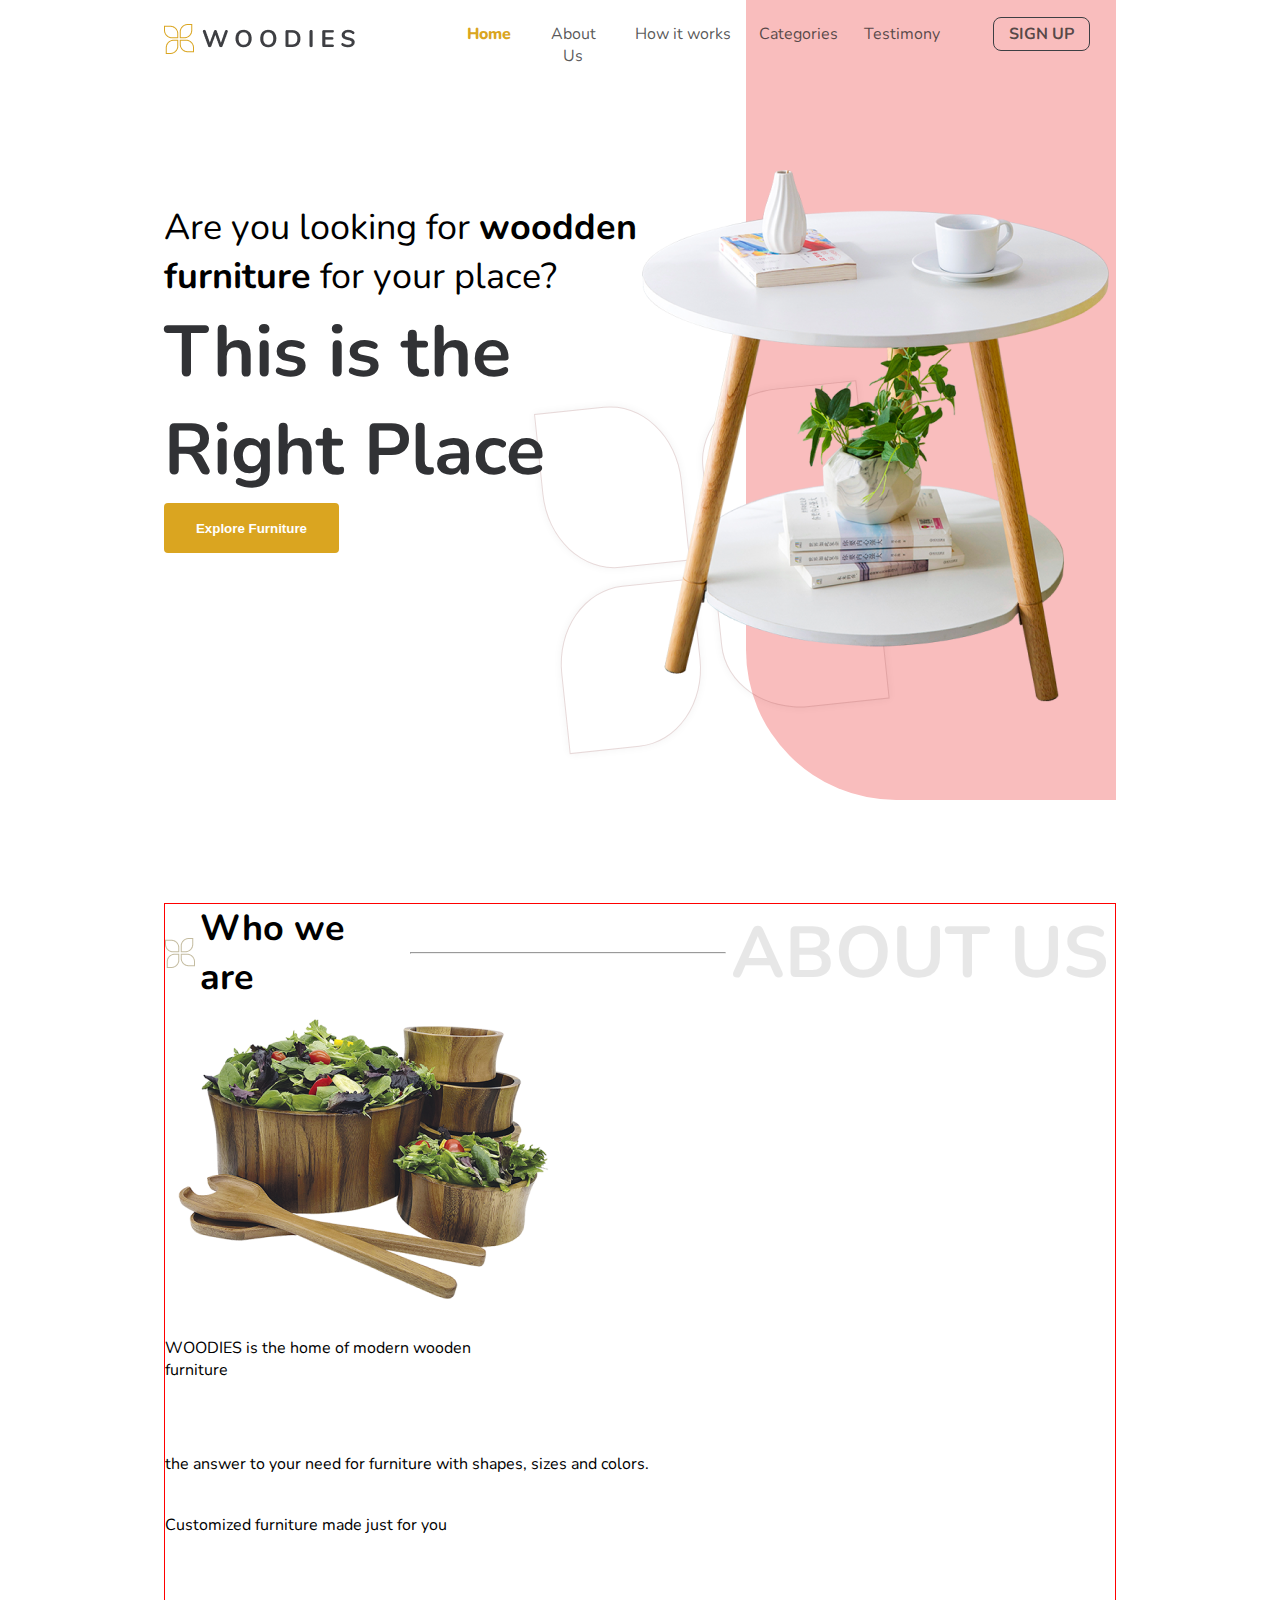
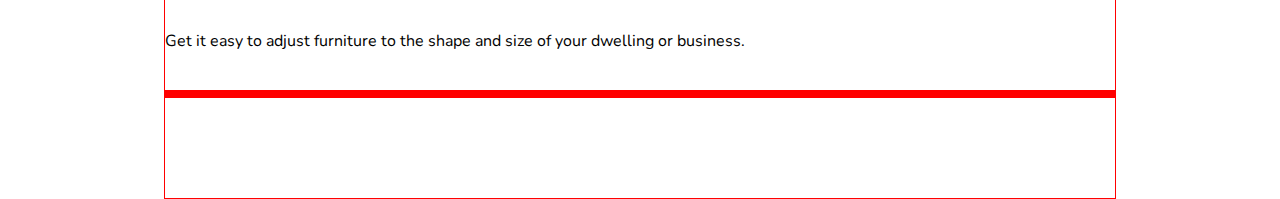
==== index.html @ 7dbef30b "first commit" ====
<!DOCTYPE html>
<html lang="en">
<head>
    <meta charset="UTF-8">
    <meta name="viewport" content="width=device-width, initial-scale=1.0">
    <title>Document</title>
    <link rel="preconnect" href="https://fonts.gstatic.com">
    <link href="https://fonts.googleapis.com/css2?family=Nunito&display=swap" rel="stylesheet">
    <link rel="stylesheet" href="assets/css/main.css">
</head>
<body>
    <div id="page-background"></div>
    <header>
        <img src="assets/img/logo.png">
        <nav>
            <ul>
                <li><a href="" class="active">Home</a></li>
                <li><a href="">About Us</a></li>
                <li><a href="">How it works</a></li>
                <li><a href="">Categories</a></li>
                <li><a href="">Testimony</a></li>
                <li><a href="" class="sign-up">sign up</a></li>
            </ul>
        </nav>
    </header>
    <section id="main">
        <div>
            <p>Are you looking for <strong>woodden furniture</strong> for your place?</p>
            <h1>This is the Right Place</h1>
            <button>Explore Furniture</button>
        </div>

        <div class="main-section-flower">
            <div class="left-top-radius-and-size shadow-and-color"></div>
            <div class="right-top-radius-and-size shadow-and-color"></div>
            <div class="left-bottom-radius-and-size shadow-and-color"></div>
            <div class="right-bottom-radius-and-size shadow-and-color"></div>
        </div>

        <img src="assets/img/table.png" alt="">
    </section>
    <section id="about">
        <div class="section-title">
            <img src="assets/img/flower_small.png" alt="">
            <div>Who we are</div>
            <div>
                <hr>
            </div>
            <h2>ABOUT US</h2>
        </div>
        <article>
            <img src="assets/img/bowl.png" alt="">
            <div class="rectangle"></div>  
            <header>WOODIES is the home of modern wooden furniture</header>
            <p>the answer to your need for furniture with shapes, sizes and colors. </p>
        </article>
        <article>
            <header>Customized furniture made just for you</header>
            <p>Get it easy to adjust furniture to the shape and size of your dwelling or business.</p>
            <img src="assets/img/Script-Online-Ado-Beech-Steel-Spoon-Set-Of-3-52151704SD00001-PDP-Gallery-D-01 1.png" alt="">
        </article>
    </section>
    <section id="how-it-works"></section>
    <section id="categories"></section>
    <section id="testimony"></section>
    <footer></footer>
</body>
</html>
---- assets/css/main.css ----
body{
    margin: 0 auto;
    width: 952px;
    padding: 0;
    position: relative;
    font-family: Nunito;
}
h2{
    margin: 0;
}

#page-background{
    background-color: #F9BDBD;
    width: 370px;
    height: 800px;
    position: absolute;
    top: 0;
    right: 0;
    border-bottom-left-radius: 150px;
    z-index: -1;
}


header{
    padding-top: 23px;
    /* border: 1px solid red; */
    height: 100px;
    display: grid;
    grid-template-columns: 1fr 2fr;
}

header nav ul{
    list-style: none;
    padding: 0;
    margin: 0;
    display: grid;
    grid-template-columns: 45px 68px 96px 77px 74px 150px;
    column-gap: 28px;
}

header nav ul li{
    text-align: center;
}

header nav ul li a{
    font-family: Nunito;
    font-style: normal;
    font-weight: normal;
    font-size: 16px;
    line-height: 22px;
    color: rgba(34, 34, 34, 0.75);
    text-decoration: none;
}

header nav ul li a.active{
    font-weight: 800;
    color: #DAA520;
}

header nav ul li a.sign-up{
    text-transform: uppercase;
    font-weight: bold;
    border: 1px solid #3E3F43;
    border-radius: 8px;
    padding: 5px 15px;
}

section{
    border: 1px solid red;
}

section#main{
    display: grid;
    grid-template-columns: repeat(2, 1fr);
    padding-top: 5em;
    border: none;
    min-height: 700px;
}

section#main div{
    display: grid;
    grid-template-rows: 100px 200px 40px;
}

section#main div p{
    font-size: 36px;
    width: 504px;
    margin: 0;
}

section#main div h1{
    font-size: 72px;
    font-weight: bold;
    color: #313235;
    margin: 0;
}

section#main div button{
    background-color: #DAA520;
    border-radius: 4px;
    border: none;
    color: white;
    font-weight: bold;
    width: 175px;
    height: 50px;
}

section#main div button:focus{
    outline: none;
}

section#main div button:hover{
    opacity: 0.7;
}


section#main div.main-section-flower{
    height: 400px;
    height: 400px;
    position: absolute;
    top: 22%;
    right: 25%;
    transform: rotate(-6deg);
    z-index: -1;
    display: grid;
    grid-template-columns: repeat(2, 1fr);
    grid-template-rows: repeat(2, 180px);
}

.shadow-and-color{
    border: 1px solid rgba(137, 66, 66, 0.2);
    box-sizing: border-box;
    box-shadow: 0px 0px 8px rgba(0, 0, 0, 0.05);
}

.left-top-radius-and-size{
    border-top-right-radius: 50%;
    border-bottom-left-radius: 50%;
    height: 162px;
    width: 140px;
}

.right-top-radius-and-size{
    border-top-left-radius: 50%;
    border-bottom-right-radius: 50%;
    height: 140px;
    width: 162px;
}

.left-bottom-radius-and-size{
    border-top-left-radius: 50%;
    border-bottom-right-radius: 50%;
    height: 162px;
    width: 140px;
}

.right-bottom-radius-and-size{
    border-bottom-left-radius: 50%;
    border-top-right-radius: 50%;
    height: 140px;
    width: 162px;
}


section#main img{
    margin-left: -80px;
    margin-top: -50px;
}

section#about .section-title{
    display: grid;
    align-items: center;
    column-gap: 5px;
    grid-template-columns: 30px 205px 316px 379px;
}

section#about .section-title div:nth-child(2){
    font-size: 36px;
    font-weight: bold;
}

section#about .section-title h2{
    font-size: 72px;
    color: #222222;
    opacity: 0.1;
    font-weight: bolder;
    font-family: Nunito;
}

footer{
    border: 1px solid red;
    height: 100px;
}
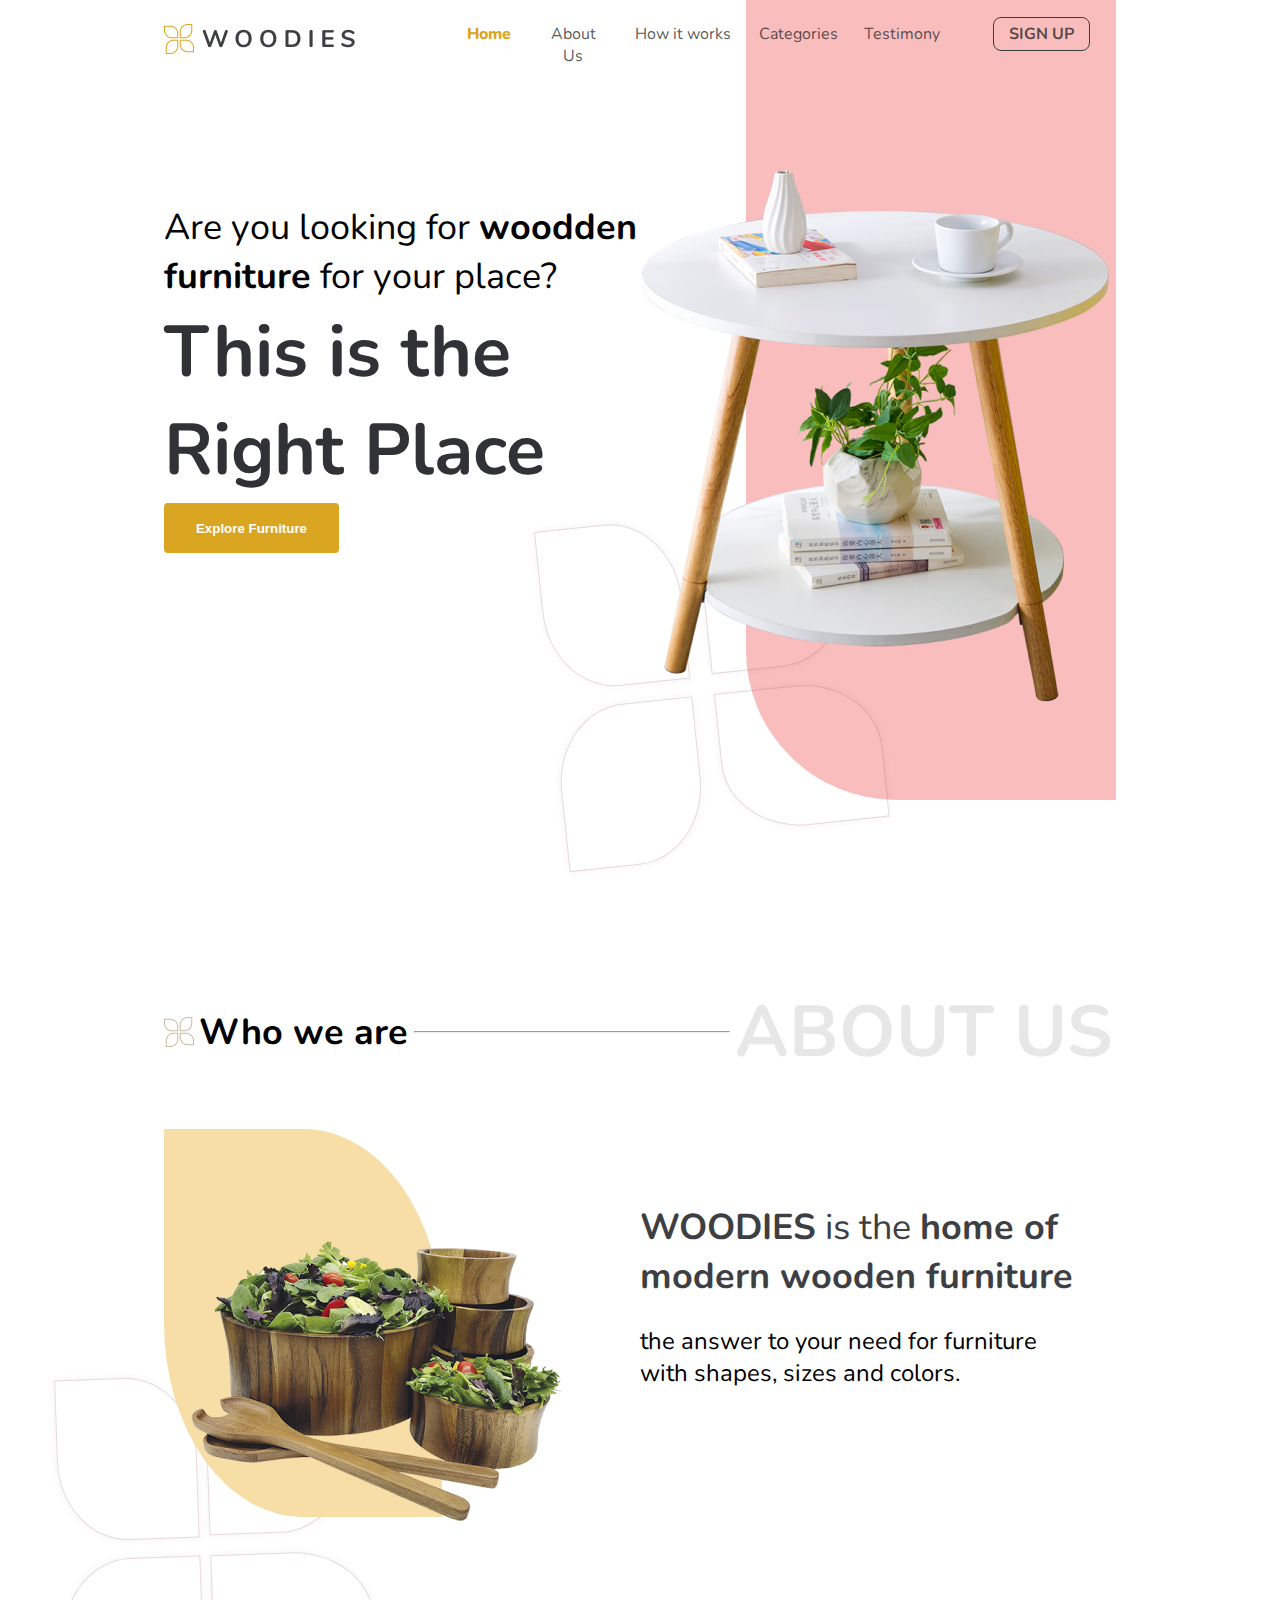
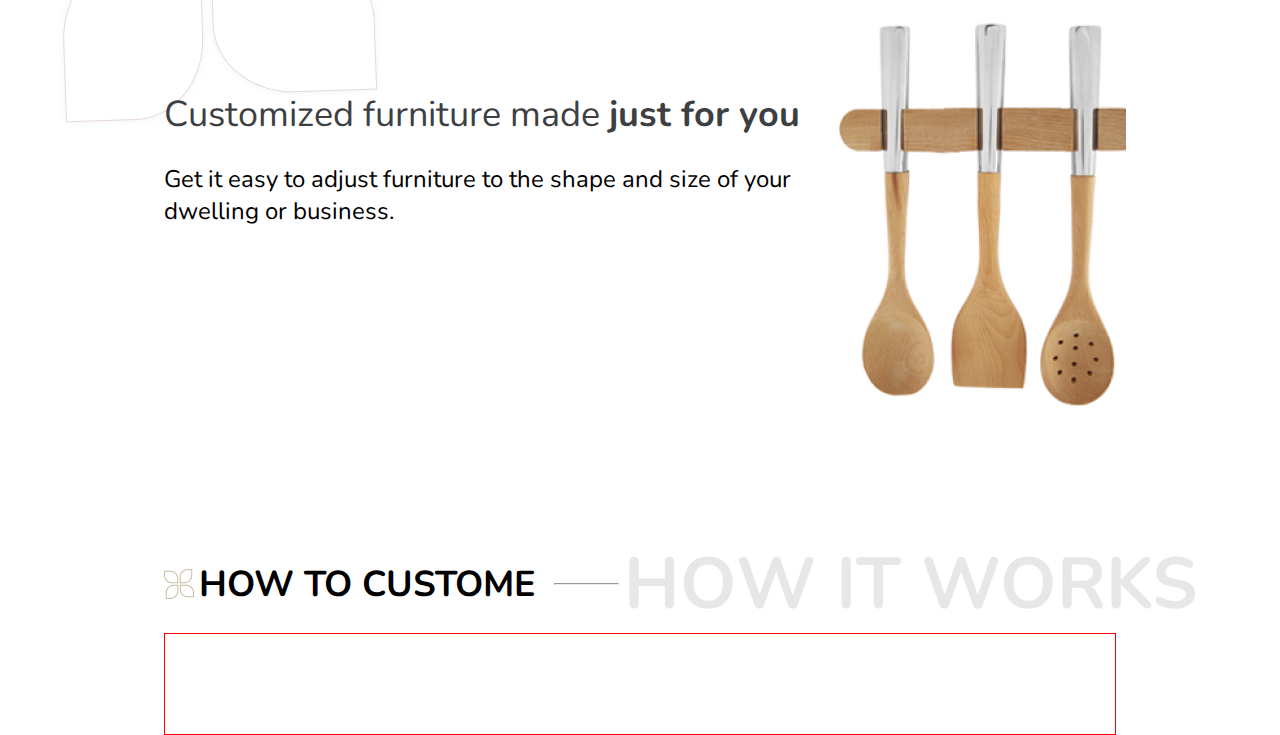
==== commit 55f8c90a: "section 2 - 40:00min" ====
--- a/index.html
+++ b/index.html
@@ -36,31 +36,57 @@
             <div class="left-bottom-radius-and-size shadow-and-color"></div>
             <div class="right-bottom-radius-and-size shadow-and-color"></div>
         </div>
-
         <img src="assets/img/table.png" alt="">
     </section>
+
     <section id="about">
         <div class="section-title">
             <img src="assets/img/flower_small.png" alt="">
-            <div>Who we are</div>
+            <div class="f-size-weight">Who we are</div>
             <div>
                 <hr>
             </div>
-            <h2>ABOUT US</h2>
+            <h2 class="h2-style">ABOUT US</h2>
         </div>
-        <article>
-            <img src="assets/img/bowl.png" alt="">
-            <div class="rectangle"></div>  
-            <header>WOODIES is the home of modern wooden furniture</header>
-            <p>the answer to your need for furniture with shapes, sizes and colors. </p>
+
+        <article id="first-article">
+            <div class="rectangle-bowl">
+                <div class="rectangle"></div>  
+                <img src="assets/img/bowl.png" alt="">
+            </div>
+            <div class="about-section-info">
+            <h2><strong>WOODIES</strong> is the <strong>home of modern wooden furniture</strong></h2>
+            <p>the answer to your need for furniture<br>with shapes, sizes and colors. </p>
+            </div>
         </article>
-        <article>
-            <header>Customized furniture made just for you</header>
-            <p>Get it easy to adjust furniture to the shape and size of your dwelling or business.</p>
-            <img src="assets/img/Script-Online-Ado-Beech-Steel-Spoon-Set-Of-3-52151704SD00001-PDP-Gallery-D-01 1.png" alt="">
+
+        <article id="second-article">
+            <div class="about-section-info">
+                <h2>Customized furniture made <strong>just for you</strong></h2>
+                <p>Get it easy to adjust furniture to the shape and size of   your dwelling or business.</p>
+            </div>
+            <img src="assets/img/spoon.png" alt="" id="spoon">
         </article>
+        <div class="about-section-flower">
+            <div class="left-top-radius-and-size shadow-and-color"></div>
+            <div class="right-top-radius-and-size shadow-and-color"></div>
+            <div class="left-bottom-radius-and-size shadow-and-color"></div>
+            <div class="right-bottom-radius-and-size shadow-and-color"></div>
+        </div>
     </section>
-    <section id="how-it-works"></section>
+
+
+
+    <section id="how-it-works">
+        <div class="hiw-section-title">
+            <img src="assets/img/flower_small.png" alt="">
+            <div class="f-size-weight">How to custome</div>
+            <div>
+                <hr>
+            </div>
+            <h2 class="h2-style">How it works</h2>
+        </div>
+    </section>
     <section id="categories"></section>
     <section id="testimony"></section>
     <footer></footer>
--- a/assets/css/main.css
+++ b/assets/css/main.css
@@ -23,7 +23,6 @@
 
 header{
     padding-top: 23px;
-    /* border: 1px solid red; */
     height: 100px;
     display: grid;
     grid-template-columns: 1fr 2fr;
@@ -66,7 +65,7 @@
 }
 
 section{
-    border: 1px solid red;
+    /* border: 1px solid red; */
 }
 
 section#main{
@@ -113,7 +112,6 @@
     opacity: 0.7;
 }
 
-
 section#main div.main-section-flower{
     height: 400px;
     height: 400px;
@@ -143,8 +141,8 @@
 .right-top-radius-and-size{
     border-top-left-radius: 50%;
     border-bottom-right-radius: 50%;
-    height: 140px;
-    width: 162px;
+    height: 160px;
+    width: 142px;
 }
 
 .left-bottom-radius-and-size{
@@ -167,19 +165,26 @@
     margin-top: -50px;
 }
 
-section#about .section-title{
+section#about{
+    padding-top: 5em;
+    border: none;
+    min-height: 1152px;
+}
+
+
+section#about .section-title {
     display: grid;
     align-items: center;
     column-gap: 5px;
-    grid-template-columns: 30px 205px 316px 379px;
-}
-
-section#about .section-title div:nth-child(2){
+    grid-template-columns: 30px 210px 316px 379px;
+}
+
+.f-size-weight{
     font-size: 36px;
     font-weight: bold;
 }
 
-section#about .section-title h2{
+.h2-style{
     font-size: 72px;
     color: #222222;
     opacity: 0.1;
@@ -187,6 +192,70 @@
     font-family: Nunito;
 }
 
+
+section#about article img{
+    margin-top: 30%;
+    margin-left: 3%;
+}
+
+section#about article div.rectangle{
+    height: 388px;
+    width: 278px;
+    margin-top: 5%;
+    position: absolute;
+    background-color: #F7DEA6;
+    border-top-right-radius: 50%;
+    border-bottom-left-radius: 50%;
+    z-index: -1;
+}
+
+section#about div.about-section-flower{
+    height: 400px;
+    height: 400px;
+    position: absolute;
+    bottom: 24%;
+    right: 78%;
+    transform: rotate(-2deg);
+    z-index: -2;
+    display: grid;
+    grid-template-columns: repeat(2, 1fr);
+    grid-template-rows: repeat(2, 180px);
+    column-gap: 10px;
+}
+
+#first-article{
+    display: grid;
+    grid-template-columns: repeat(2, 1fr);
+    grid-template-rows: auto;
+    align-items: center;
+}
+
+#second-article{
+    display: grid;
+    grid-template-columns: 70% auto;
+    grid-template-rows: auto;
+    align-items: center;
+}
+
+section#about article div.about-section-info h2{
+    font-weight: normal;
+    font-size: 36px;
+    color: #3E3F43;
+}
+
+section#about article div.about-section-info p{
+    font-size: 24px;
+    font-weight: normal;
+}
+
+.hiw-section-title{
+    display: grid;
+    align-items: center;
+    text-transform: uppercase;
+    column-gap: 5px;
+    grid-template-columns: 30px 350px 65px 700px;
+}
+
 footer{
     border: 1px solid red;
     height: 100px;
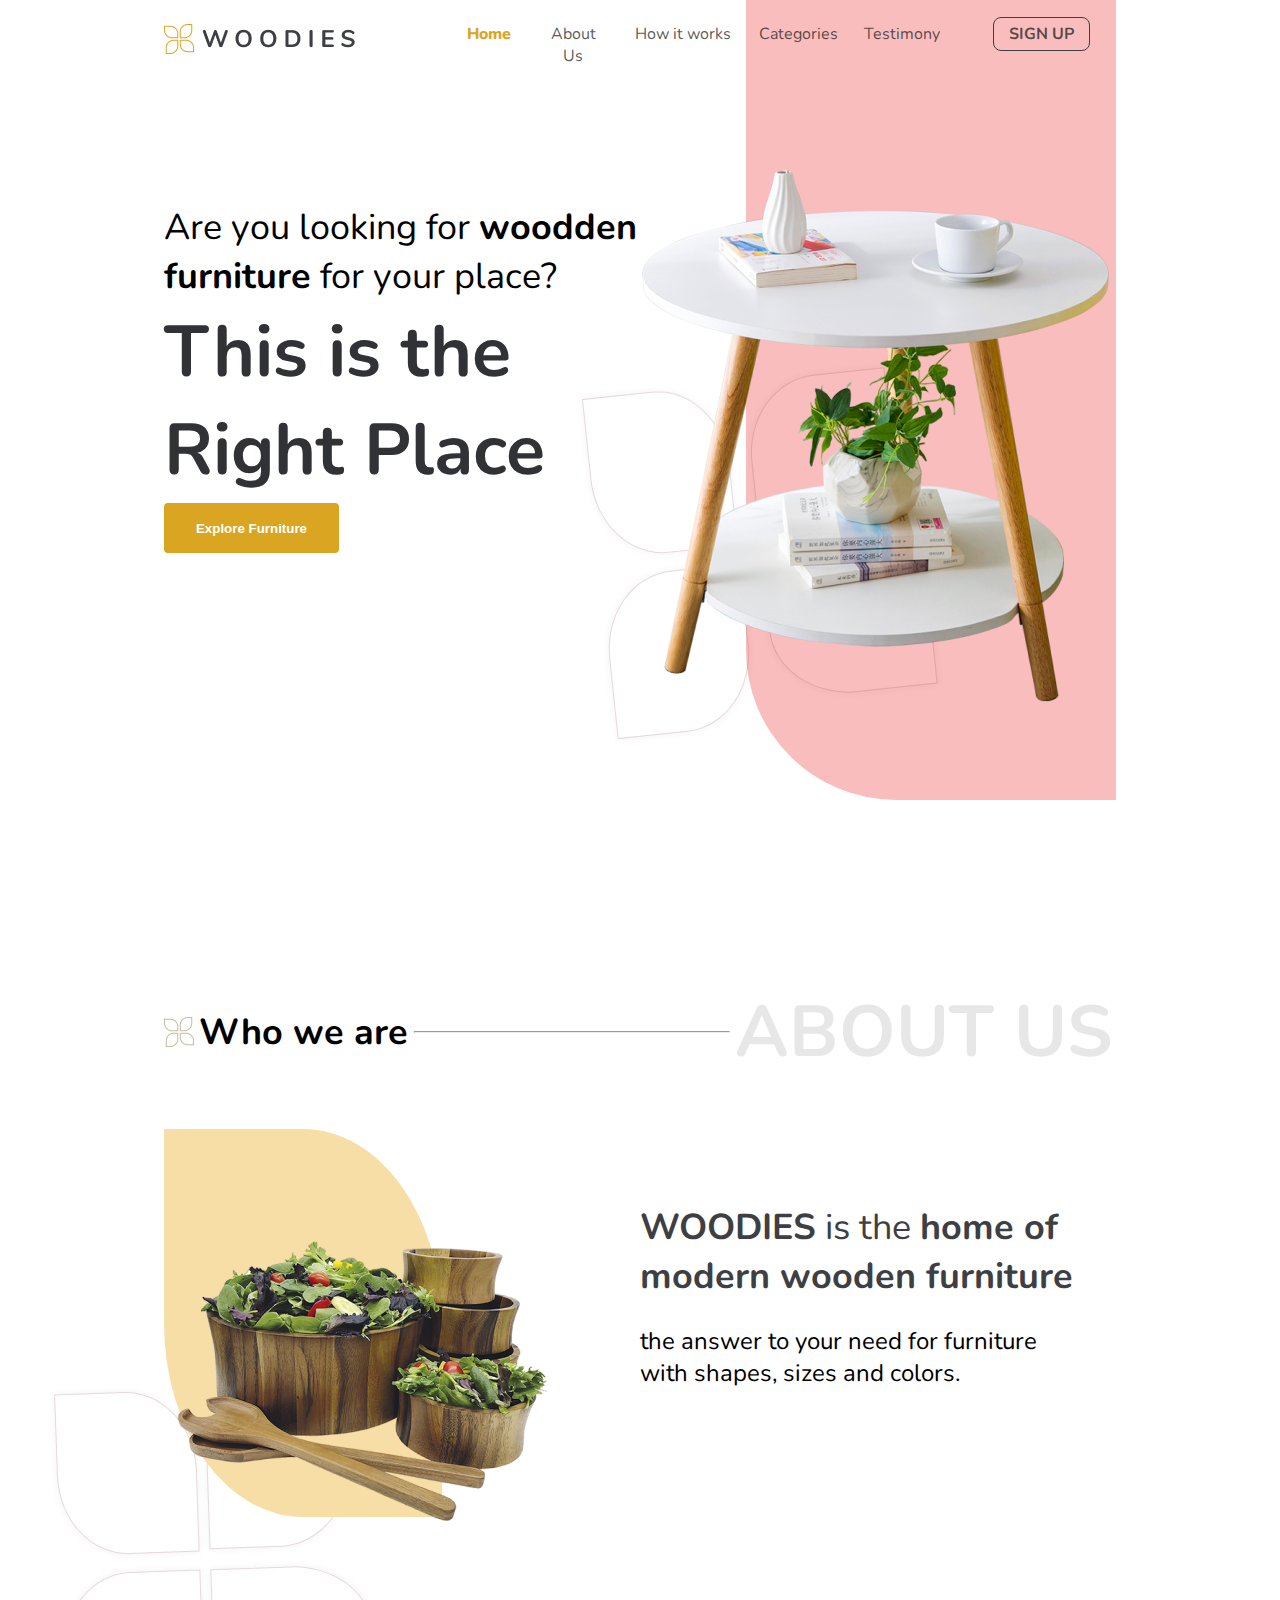
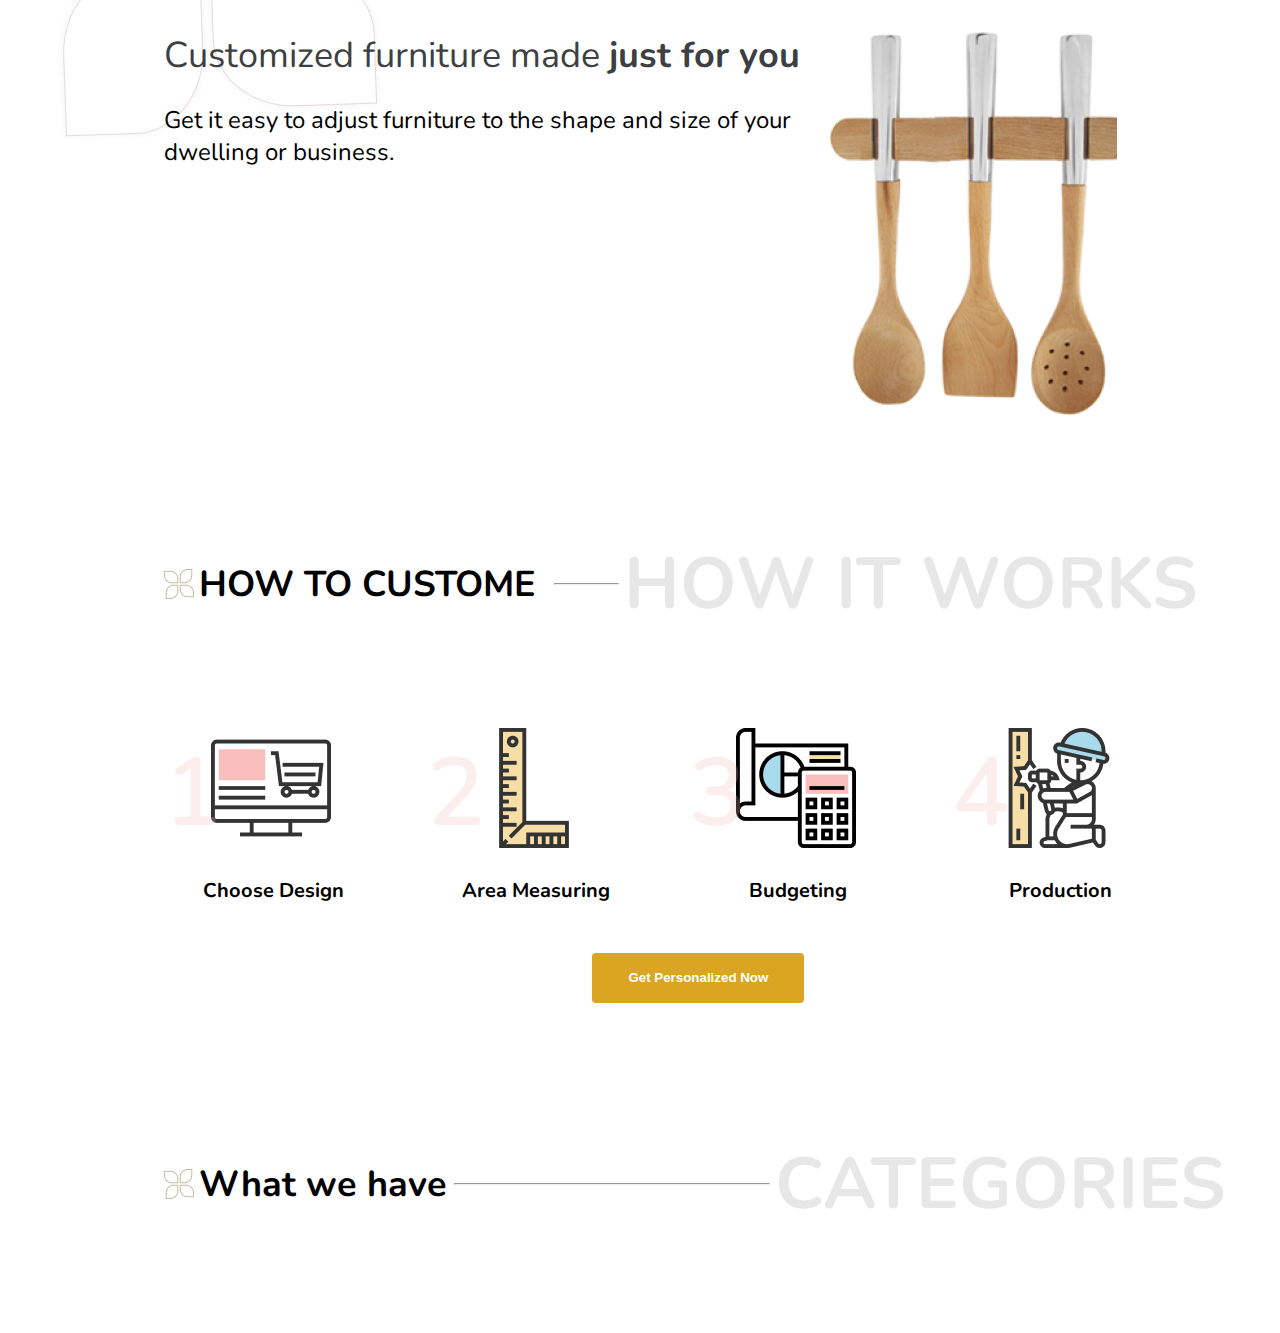
==== commit 9ae4958d: "section 3 30 min" ====
--- a/index.html
+++ b/index.html
@@ -27,7 +27,7 @@
         <div>
             <p>Are you looking for <strong>woodden furniture</strong> for your place?</p>
             <h1>This is the Right Place</h1>
-            <button>Explore Furniture</button>
+            <button id="main-button">Explore Furniture</button>
         </div>
 
         <div class="main-section-flower">
@@ -52,7 +52,7 @@
         <article id="first-article">
             <div class="rectangle-bowl">
                 <div class="rectangle"></div>  
-                <img src="assets/img/bowl.png" alt="">
+                <img src="assets/img/bowl.png" alt="" id="bowl">
             </div>
             <div class="about-section-info">
             <h2><strong>WOODIES</strong> is the <strong>home of modern wooden furniture</strong></h2>
@@ -75,8 +75,6 @@
         </div>
     </section>
 
-
-
     <section id="how-it-works">
         <div class="hiw-section-title">
             <img src="assets/img/flower_small.png" alt="">
@@ -86,8 +84,47 @@
             </div>
             <h2 class="h2-style">How it works</h2>
         </div>
+
+        <div id="img-group">
+            <div id="first-group">
+                <h2>1</h2>
+                <img src="/assets/img/hiw/shop.png" alt="">
+                <p>Choose Design</p>
+            </div>
+            <div id="second-group">
+                <h2>2</h2>
+                <img src="/assets/img/hiw/ruler.png" alt="">
+                <p>Area Measuring</p>
+            </div>
+            <div id="third-group">
+                <h2>3</h2>
+                <img src="/assets/img/hiw/cost.png" alt="">
+                <p>Budgeting</p>
+            </div>
+            <div id="fourth-group">
+                <h2>4</h2>
+                <img src="/assets/img/hiw/carpenter.png" alt="">
+                <p>Production</p>
+            </div>
+        </div>
+        <div>
+            <button id="hiw-button">Get Personalized Now</button>
+        </div>
+
     </section>
-    <section id="categories"></section>
+
+    <section id="categories">
+        <div class="catigories-section-title">
+            <img src="assets/img/flower_small.png" alt="">
+            <div class="f-size-weight">What we have</div>
+            <div>
+                <hr>
+            </div>
+            <h2 class="h2-style">CATEGORIES</h2>
+        </div>
+    </section>
+
+
     <section id="testimony"></section>
     <footer></footer>
 </body>
--- a/assets/css/main.css
+++ b/assets/css/main.css
@@ -94,7 +94,7 @@
     margin: 0;
 }
 
-section#main div button{
+#main-button{
     background-color: #DAA520;
     border-radius: 4px;
     border: none;
@@ -116,8 +116,8 @@
     height: 400px;
     height: 400px;
     position: absolute;
-    top: 22%;
-    right: 25%;
+    top: 13%;
+    right: 20%;
     transform: rotate(-6deg);
     z-index: -1;
     display: grid;
@@ -192,12 +192,6 @@
     font-family: Nunito;
 }
 
-
-section#about article img{
-    margin-top: 30%;
-    margin-left: 3%;
-}
-
 section#about article div.rectangle{
     height: 388px;
     width: 278px;
@@ -209,11 +203,15 @@
     z-index: -1;
 }
 
+section#about article img#bowl{
+    padding-top: 30%;
+}
+
 section#about div.about-section-flower{
     height: 400px;
     height: 400px;
     position: absolute;
-    bottom: 24%;
+    bottom: 39%;
     right: 78%;
     transform: rotate(-2deg);
     z-index: -2;
@@ -233,8 +231,8 @@
 #second-article{
     display: grid;
     grid-template-columns: 70% auto;
-    grid-template-rows: auto;
-    align-items: center;
+    grid-template-rows: 290px;
+    padding-top: 10%;
 }
 
 section#about article div.about-section-info h2{
@@ -248,6 +246,10 @@
     font-weight: normal;
 }
 
+section#how-it-works{
+    min-height: 600px;
+}
+
 .hiw-section-title{
     display: grid;
     align-items: center;
@@ -256,7 +258,71 @@
     grid-template-columns: 30px 350px 65px 700px;
 }
 
+#img-group{
+    position: relative;
+    display: grid;
+    grid-template-columns: repeat(4, 1fr);
+    align-items: center;
+    margin-top: 10%;
+    width: 1050px;
+    height: 177px;
+}
+
+#img-group img{
+    padding-left: 18%;
+}
+
+#img-group h2{
+    position: absolute;
+    width: 58px;
+    height: 131px;
+    font-family: Nunito;
+    font-style: normal;
+    font-weight: 600;
+    font-size: 96px;
+    line-height: 131px;
+    color: rgba(249, 189, 189, 0.25);
+}
+
+#img-group p{
+    width: 218px;
+    height: 33px;
+    font-family: Nunito;
+    font-style: normal;
+    font-weight: bold;
+    font-size: 20px;
+    line-height: 33px;
+    text-align: center;
+    color: #000000;
+}
+
+#hiw-button{
+    background-color: #DAA520;
+    border-radius: 4px;
+    border: none;
+    color: white;
+    font-weight: bold;
+    width: 212px;
+    height: 50px;
+    margin-top: 5%;
+    position: absolute;
+    left: 45%;
+}
+
+section#categories .catigories-section-title {
+    display: grid;
+    align-items: center;
+    column-gap: 5px;
+    grid-template-columns: 30px 250px 316px 379px;
+}
+
+.cat{
+    border: 1px solid red;
+    height:500px;
+}
+
+
 footer{
-    border: 1px solid red;
+    /* border: 1px solid red; */
     height: 100px;
 }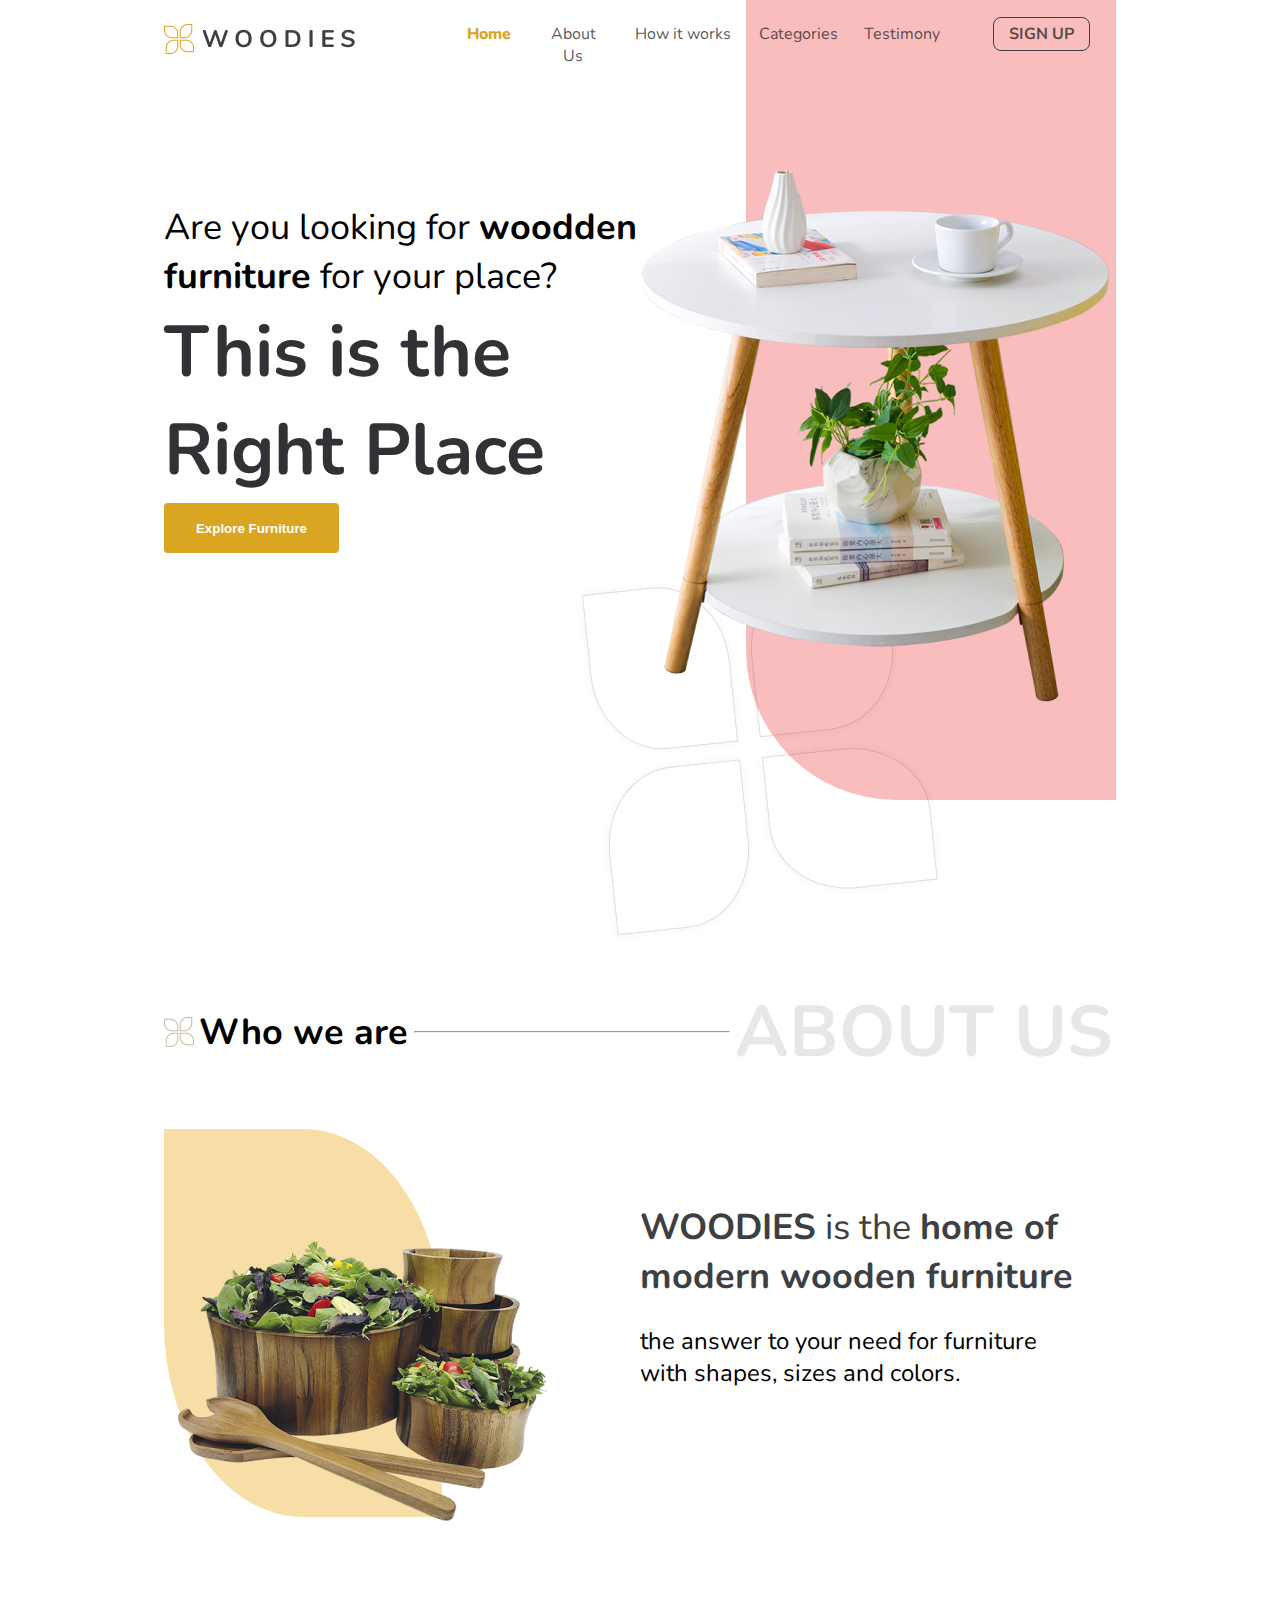
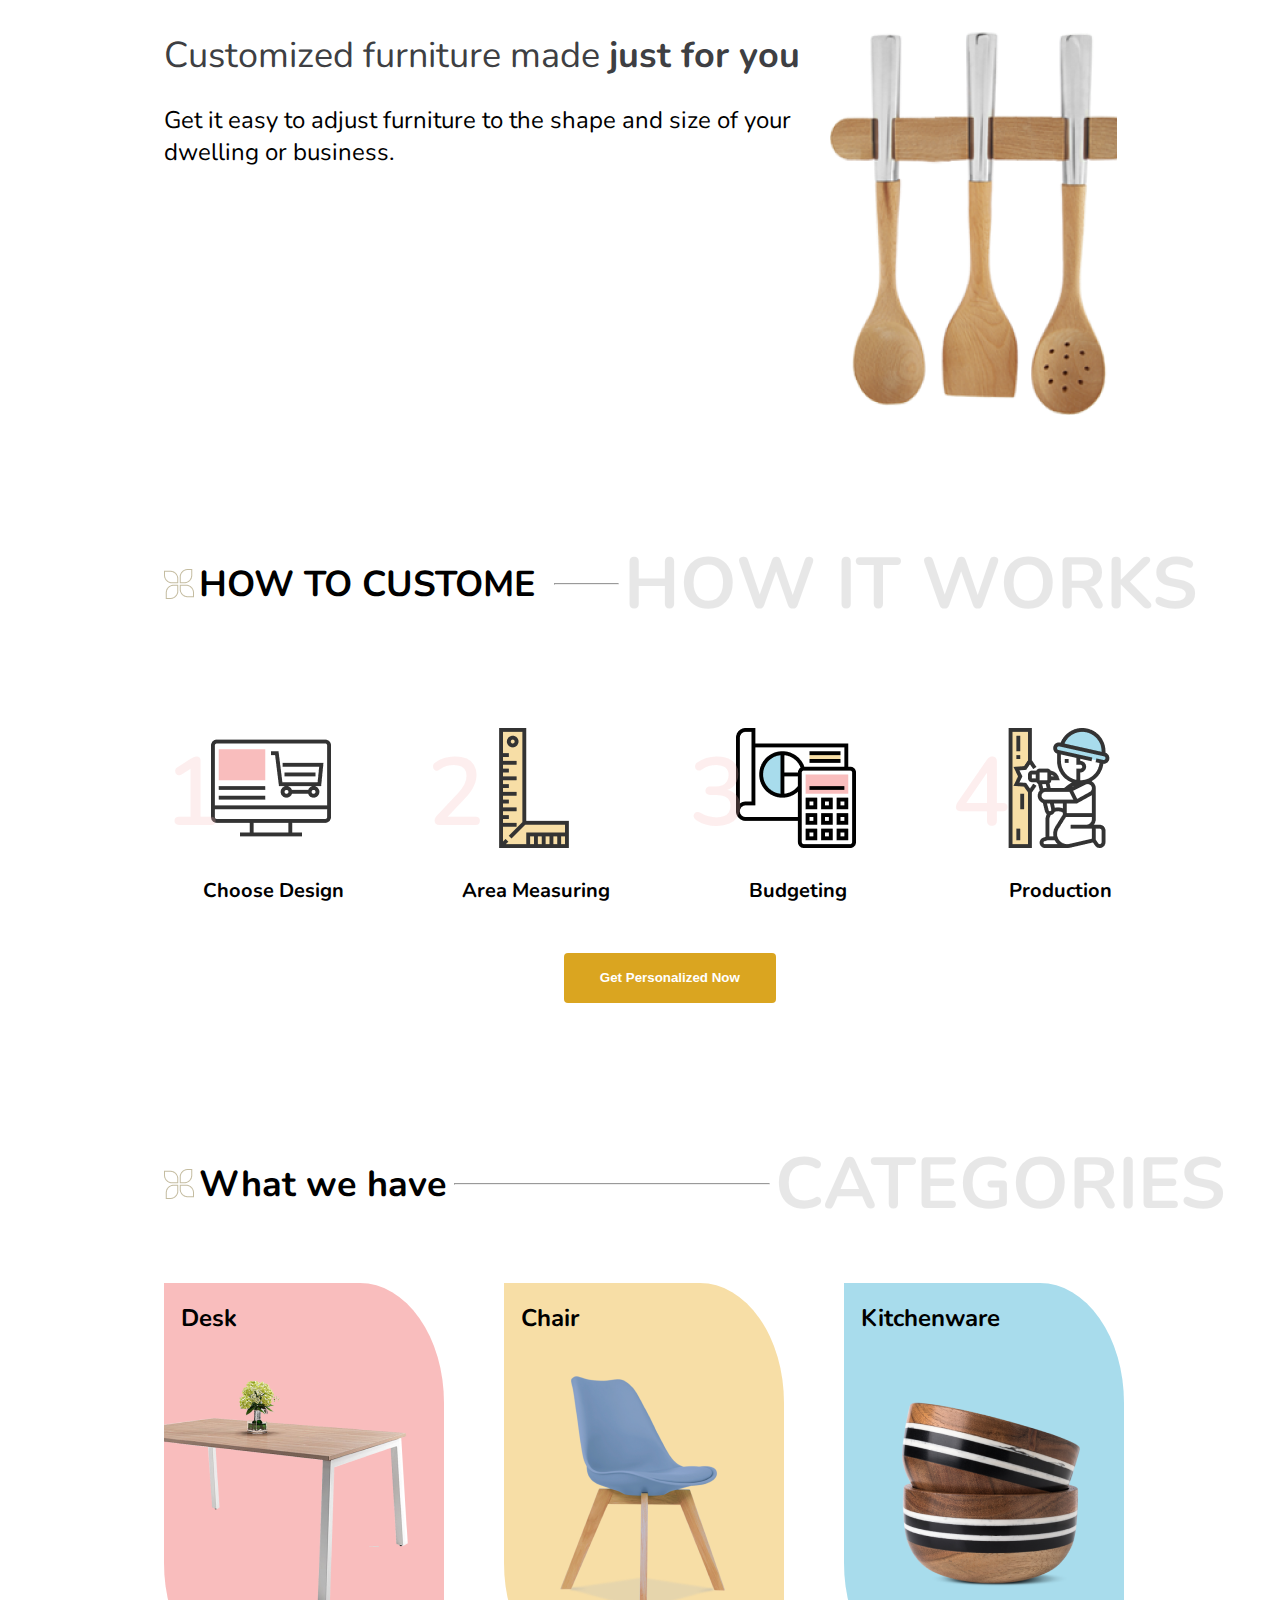
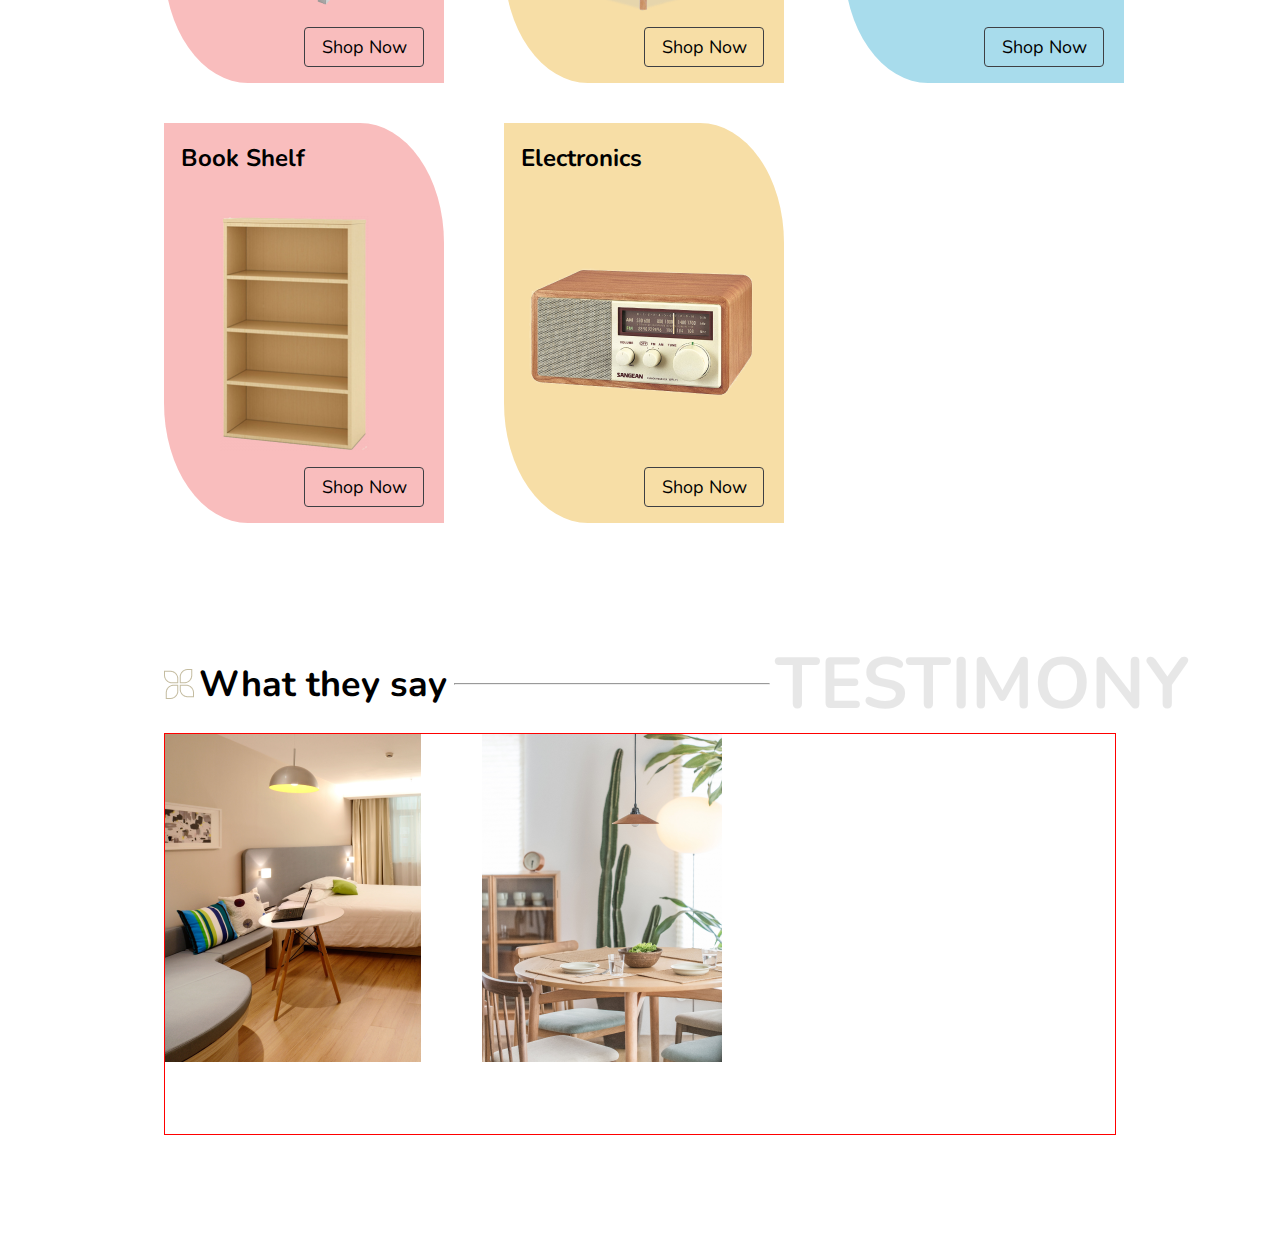
==== commit cccbc22a: "section 4 and start 5 - 50 min" ====
--- a/index.html
+++ b/index.html
@@ -67,12 +67,12 @@
             </div>
             <img src="assets/img/spoon.png" alt="" id="spoon">
         </article>
-        <div class="about-section-flower">
+        <!-- <div class="about-section-flower">
             <div class="left-top-radius-and-size shadow-and-color"></div>
             <div class="right-top-radius-and-size shadow-and-color"></div>
             <div class="left-bottom-radius-and-size shadow-and-color"></div>
             <div class="right-bottom-radius-and-size shadow-and-color"></div>
-        </div>
+        </div> -->
     </section>
 
     <section id="how-it-works">
@@ -122,10 +122,59 @@
             </div>
             <h2 class="h2-style">CATEGORIES</h2>
         </div>
+
+        <div id="products">
+            <div class="product-main-style">
+                <h2>Desk</h2>
+                <img src="/assets/img/desk.png" alt="">
+                <button class="product-button">Shop Now</button>
+            </div>
+            <div class="product-main-style yellow-product">
+                <h2>Chair</h2>
+                <img src="/assets/img/chair.png" class="align-img-center">
+                <button class="product-button">Shop Now</button>
+            </div>
+            <div class="product-main-style light-blue-product">
+                <h2>Kitchenware</h2>
+                <img src="/assets/img/kitchenware.png" class="align-img-center">
+                <button class="product-button">Shop Now</button>
+            </div>
+            <div class="product-main-style">
+                <h2>Book Shelf</h2>
+                <img src="/assets/img/book_shelf.png" class="align-img-center">
+                <button class="product-button">Shop Now</button>
+            </div>
+            <div class="product-main-style yellow-product">
+                <h2>Electronics</h2>
+                <img src="/assets/img/vintage_radio.png" style="margin-left: 7%;">
+                <button class="product-button">Shop Now</button>
+            </div>
+        </div>
     </section>
 
 
-    <section id="testimony"></section>
+    <section id="testimony">
+        <div class="testimony-section-title">
+            <img src="assets/img/flower_small.png" alt="">
+            <div class="f-size-weight">What they say</div>
+            <div>
+                <hr>
+            </div>
+            <h2 class="h2-style">TESTIMONY</h2>
+        </div>
+
+        <div id="all-info-testimony">
+            <div id="apartment">
+                <img src="/assets/img/apartment.png" alt="">
+            </div>
+            <div id="brakfast">
+                <img src="/assets/img/breakfast.png" alt="">
+            </div>
+        </div>
+
+    </section>
+
+
     <footer></footer>
 </body>
 </html>--- a/assets/css/main.css
+++ b/assets/css/main.css
@@ -64,10 +64,6 @@
     padding: 5px 15px;
 }
 
-section{
-    /* border: 1px solid red; */
-}
-
 section#main{
     display: grid;
     grid-template-columns: repeat(2, 1fr);
@@ -125,6 +121,8 @@
     grid-template-rows: repeat(2, 180px);
 }
 
+/* **Global style for rectagle flower** */
+
 .shadow-and-color{
     border: 1px solid rgba(137, 66, 66, 0.2);
     box-sizing: border-box;
@@ -165,6 +163,8 @@
     margin-top: -50px;
 }
 
+/* **About** */
+
 section#about{
     padding-top: 5em;
     border: none;
@@ -178,6 +178,8 @@
     column-gap: 5px;
     grid-template-columns: 30px 210px 316px 379px;
 }
+
+/* **Global style for title** */
 
 .f-size-weight{
     font-size: 36px;
@@ -246,6 +248,8 @@
     font-weight: normal;
 }
 
+/* **How it works** */
+
 section#how-it-works{
     min-height: 600px;
 }
@@ -306,7 +310,13 @@
     height: 50px;
     margin-top: 5%;
     position: absolute;
-    left: 45%;
+    left: 42%;
+}
+
+/* **Categories** */
+
+section#categories{
+    min-height: 1100px;
 }
 
 section#categories .catigories-section-title {
@@ -316,9 +326,84 @@
     grid-template-columns: 30px 250px 316px 379px;
 }
 
-.cat{
+#products{
+    margin-top: 50px;
+    display: grid;
+    grid-template-columns: repeat(3, 1fr);
+    grid-template-rows: repeat(2, 400px);
+    row-gap: 40px;
+    column-gap: 60px;
+}
+
+.product-main-style{
+    height: 400px;
+    width: 280px;
+    background-color: #F9BDBD;
+    border-top-right-radius: 30%;
+    border-bottom-left-radius: 30%;
+    display: grid;
+    grid-template-columns: auto;
+    grid-template-rows: 70px auto 50px;
+    align-items: center;
+}
+
+.product-main-style h2{
+    margin-left: 17px;
+    line-height: 70px;
+}
+
+.yellow-product{
+    background-color:#F7DEA6 ;
+}
+
+.light-blue-product{
+    background-color: #A8DCEC;
+}
+
+.align-img-center{
+    margin-left: 20%;
+}
+
+.product-button{
+    margin-left: 50%;
+    margin-bottom: 8%;
+    background: transparent;
+    border: 1px solid #3E3F43;
+    border-radius: 4px;
+    height: 40px;
+    width: 120px;
+    font-family: Nunito;
+    font-style: normal;
+    font-size: 18px;
+}
+
+.product-button:focus{
+    outline: none;
+}
+
+.product-button:hover{
+    font-size: 16px;
+    background: rgb(255, 123, 0);
+    opacity: 0.7; 
+    color: #fff;
+    border: none;
+}
+
+/* **Testimony** */
+
+section#testimony .testimony-section-title {
+    display: grid;
+    align-items: center;
+    column-gap: 5px;
+    grid-template-columns: 30px 250px 316px 379px;
+}
+
+#all-info-testimony{
     border: 1px solid red;
-    height:500px;
+    height: 400px;
+    display: grid;
+    grid-template-columns: repeat(3, 1fr);
+    grid-template-rows: auto;
 }
 
 
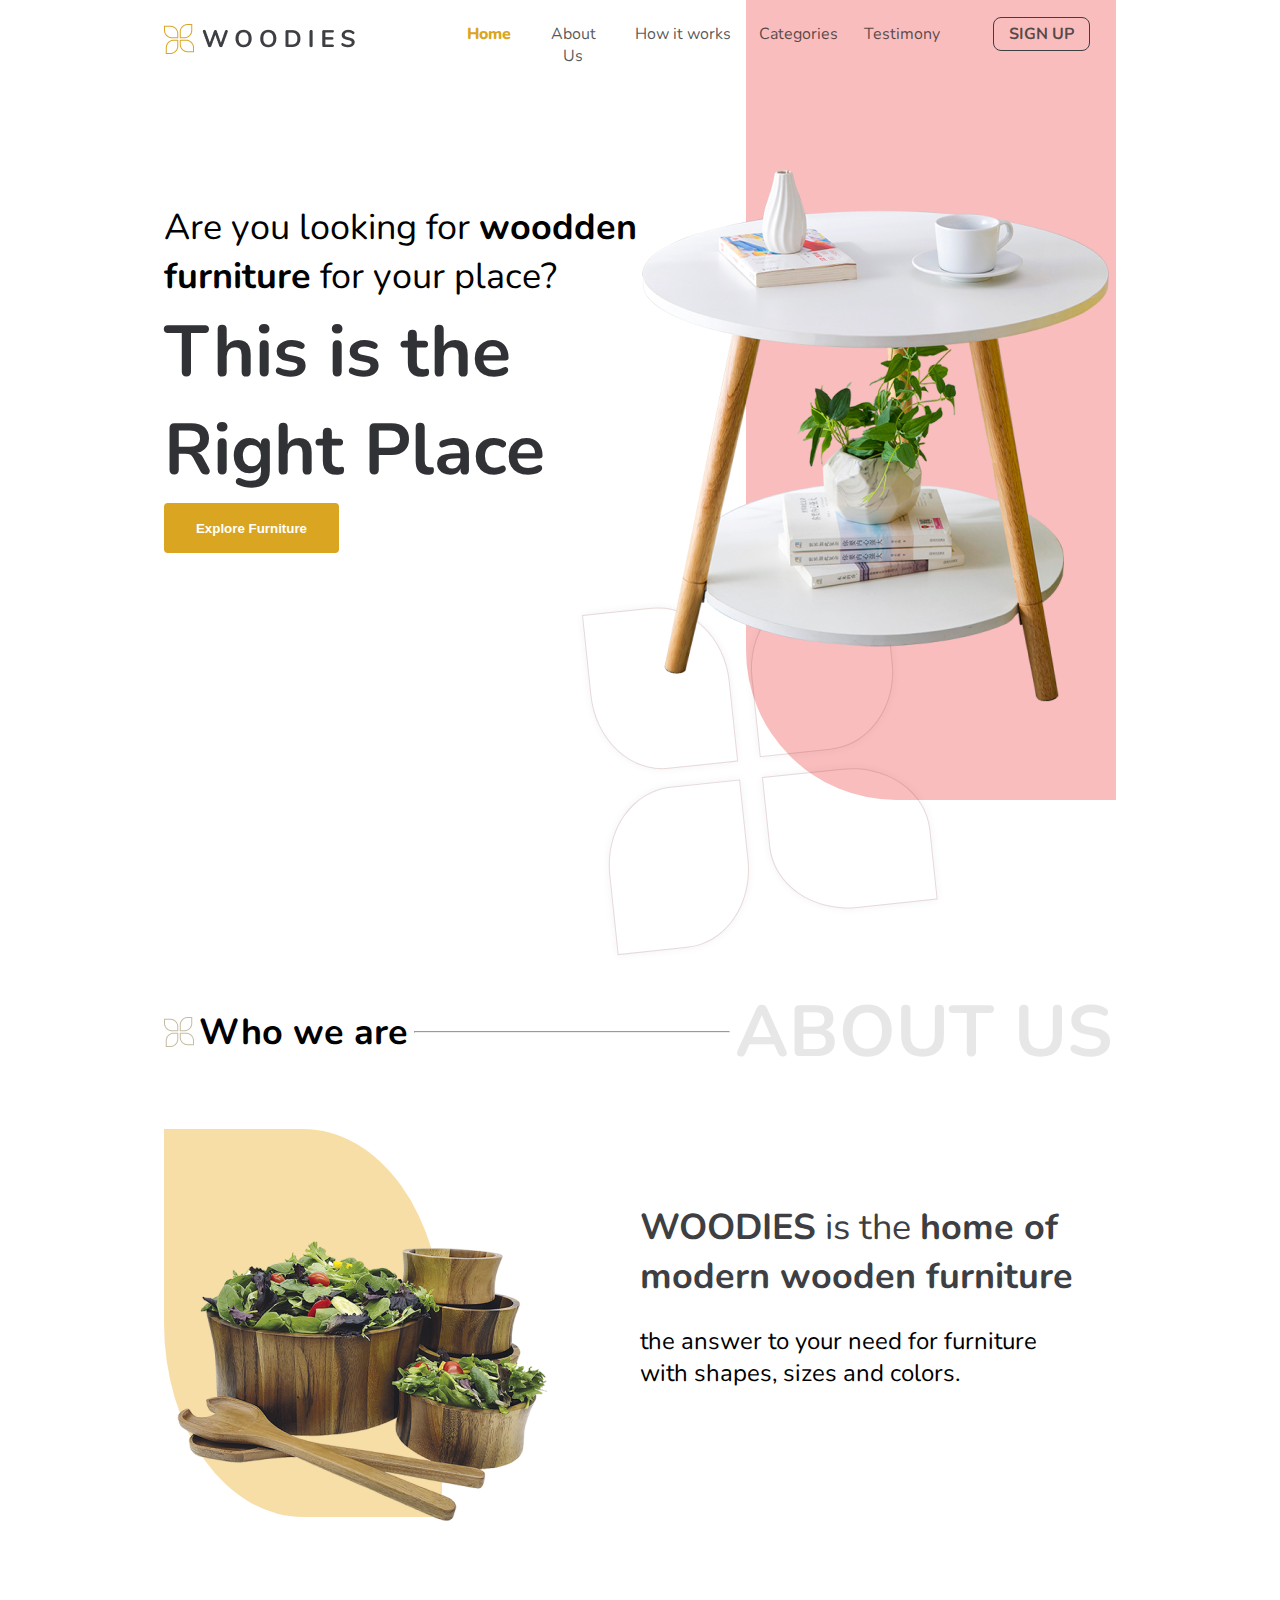
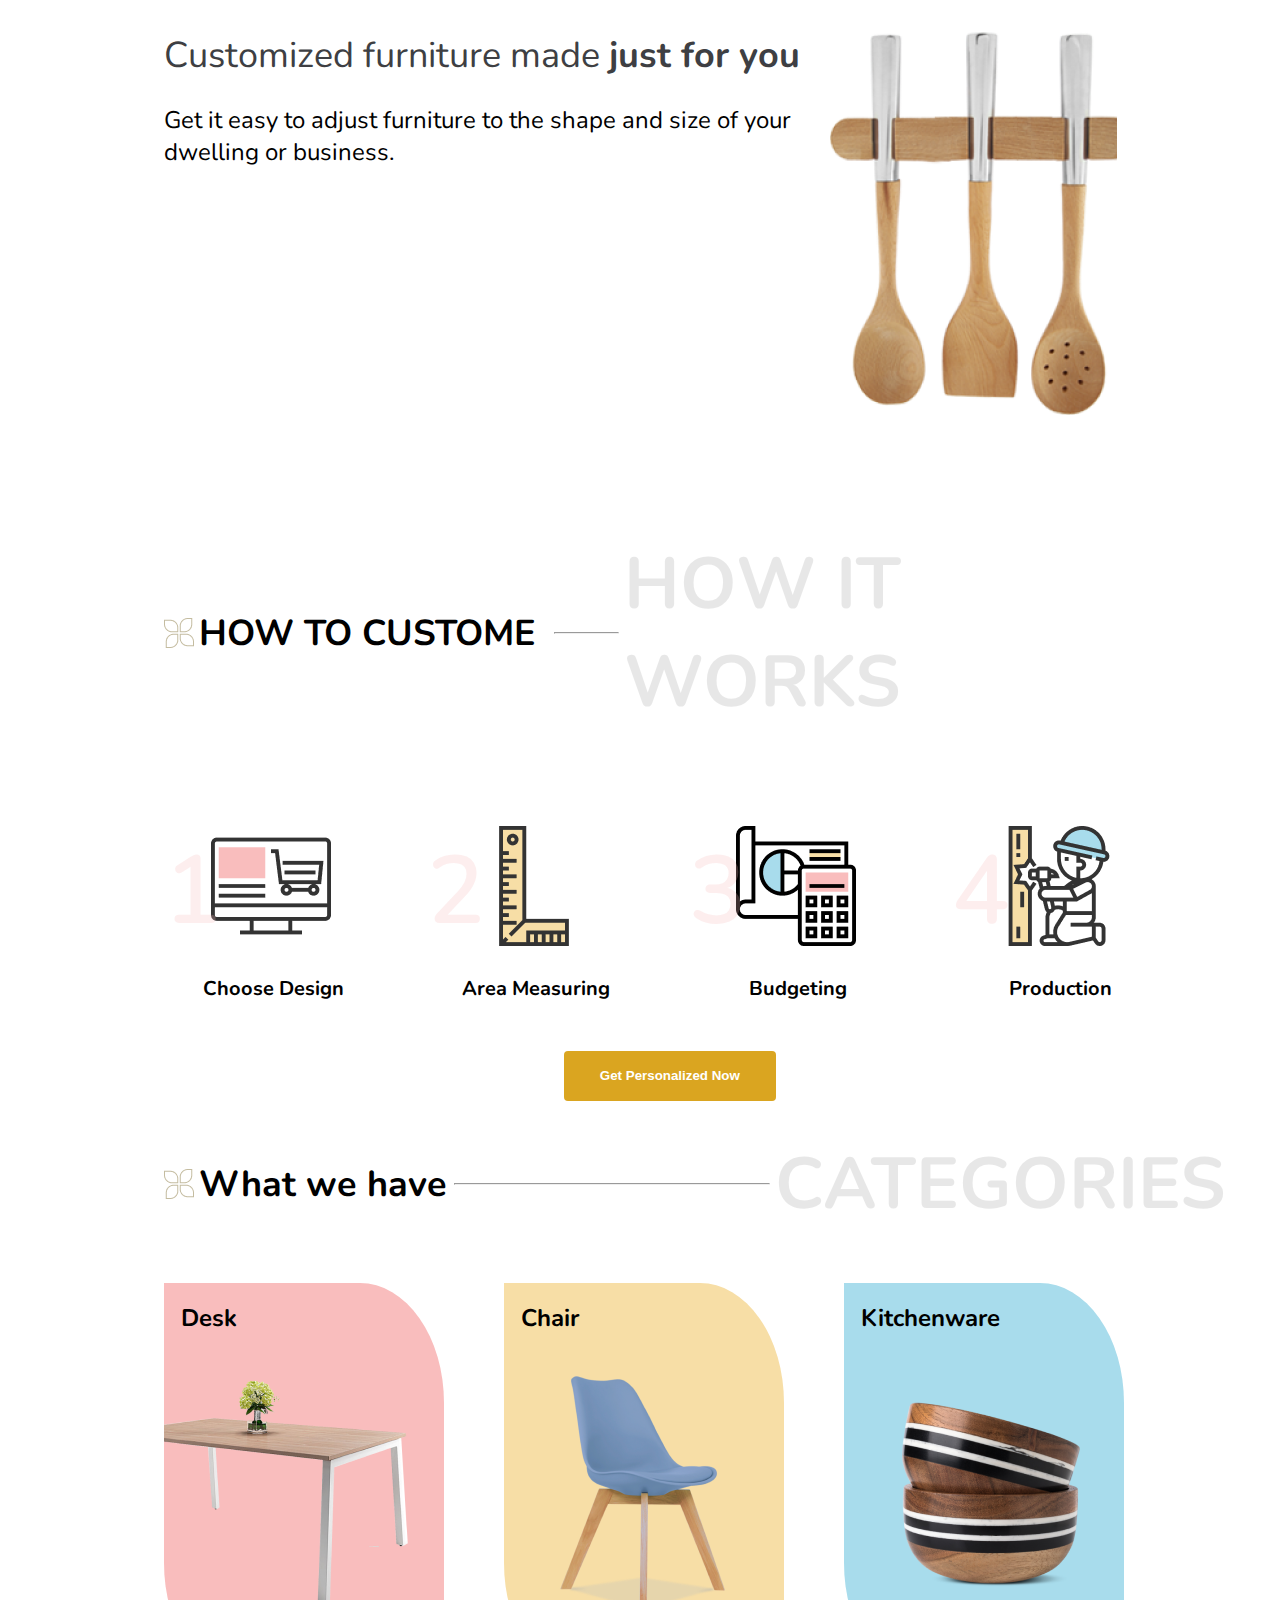
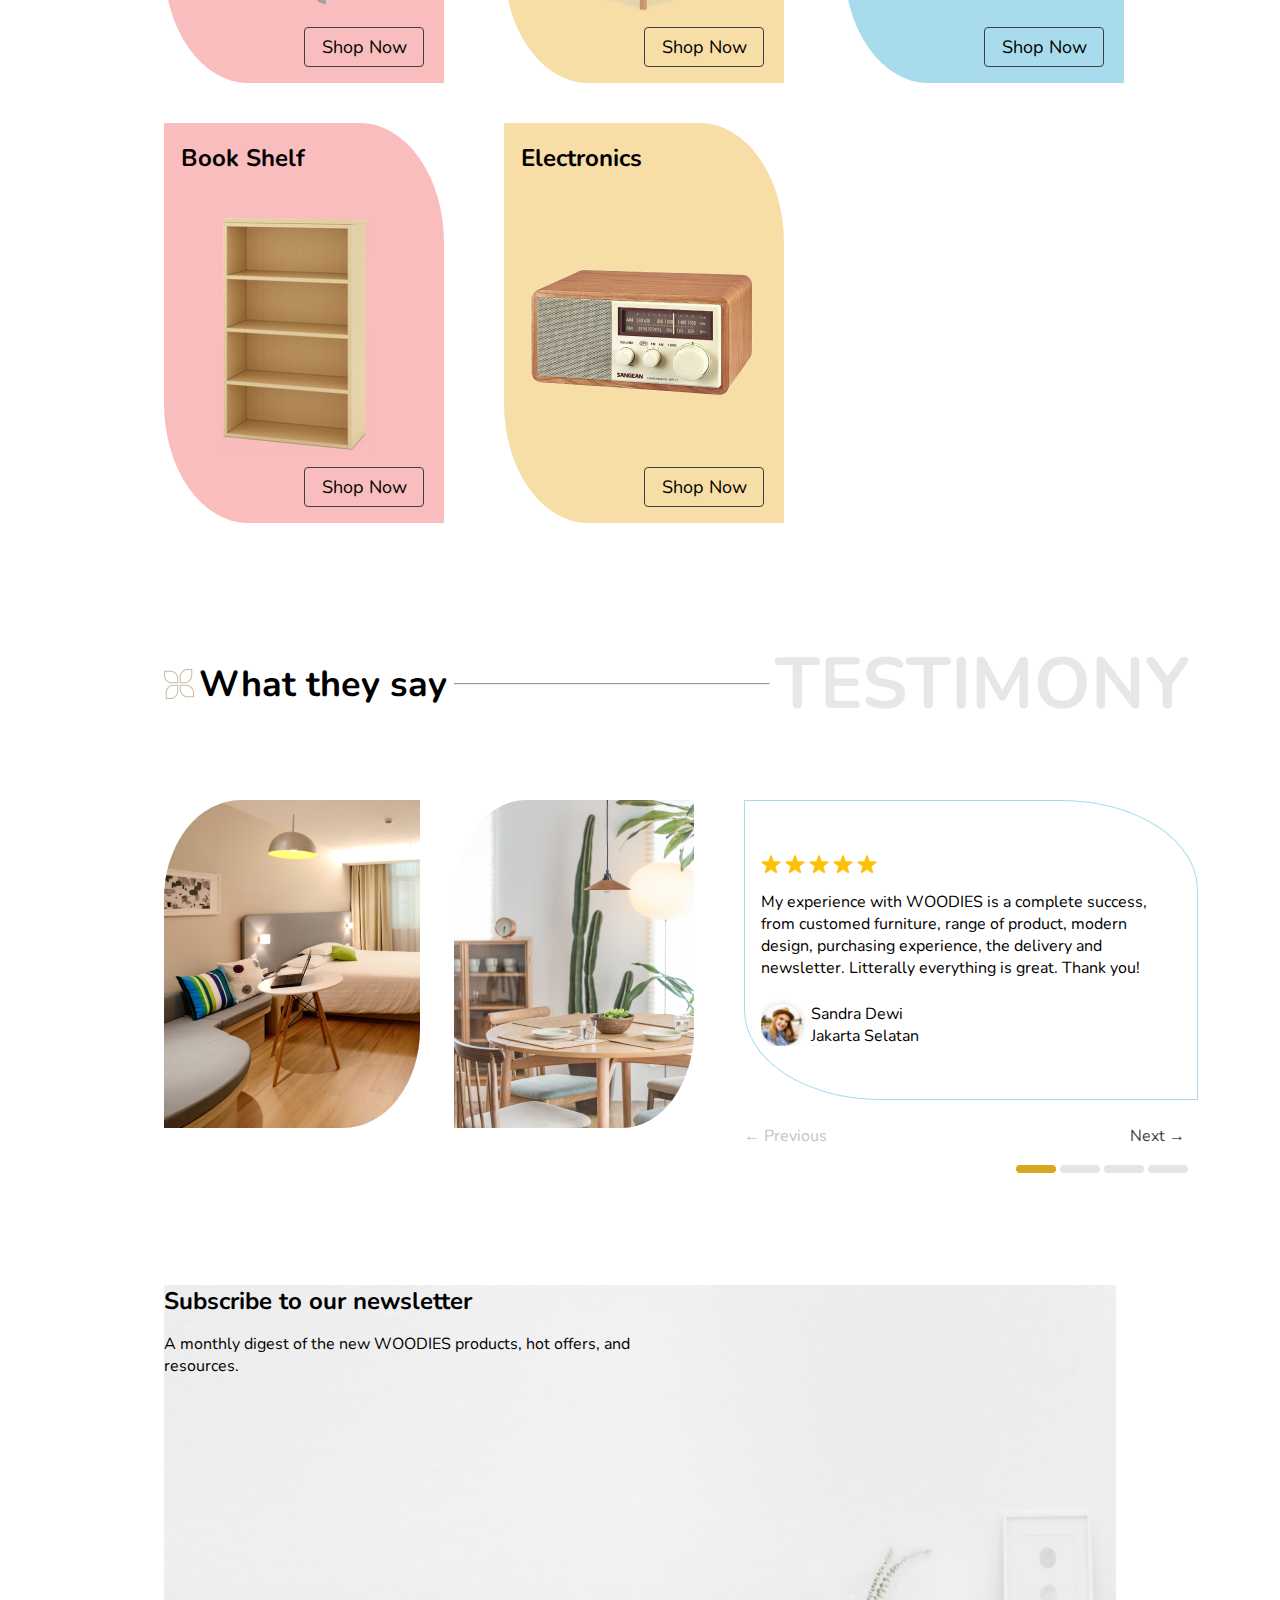
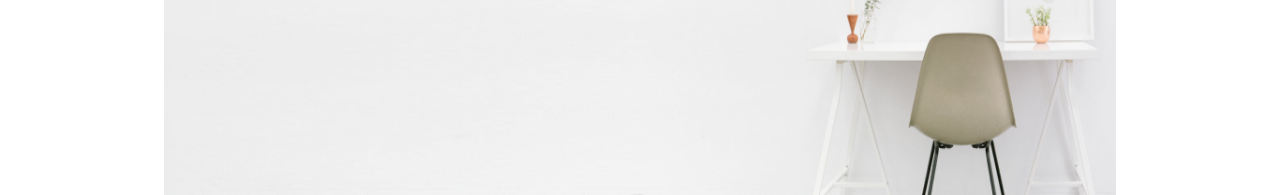
==== commit a267281d: "1.20h" ====
--- a/index.html
+++ b/index.html
@@ -110,7 +110,6 @@
         <div>
             <button id="hiw-button">Get Personalized Now</button>
         </div>
-
     </section>
 
     <section id="categories">
@@ -164,17 +163,77 @@
         </div>
 
         <div id="all-info-testimony">
-            <div id="apartment">
+            <div>
                 <img src="/assets/img/apartment.png" alt="">
             </div>
-            <div id="brakfast">
+            <div>
                 <img src="/assets/img/breakfast.png" alt="">
             </div>
-        </div>
-
-    </section>
-
-
-    <footer></footer>
+
+            <div id="all-comment-element">
+                <div id="comment">
+                    <div id="star">
+                        <img src="/assets/img/star.png" alt="">
+                        <img src="/assets/img/star.png" alt="">
+                        <img src="/assets/img/star.png" alt="">
+                        <img src="/assets/img/star.png" alt="">
+                        <img src="/assets/img/star.png" alt="">
+                    </div>
+
+                        <div id="comment-text">
+                            <p>My experience with WOODIES is a complete success, from customed furniture, range of product, modern design, purchasing experience, the delivery and newsletter. Litterally everything is great. Thank you!</p>
+                        </div>
+
+                        <div id="comment-author">
+                            <img src="/assets/img/photo.png" alt="">
+                            <p>Sandra Dewi <br> Jakarta Selatan</p>
+                        </div>
+                    </div>
+
+                    <div class="first-slider-element">
+                        <div id="previous">
+                            <div>&larr; Previous</div>
+                        </div>
+                        <div id="next">
+                            <div>Next &rarr;</div>
+                        </div>
+                    </div>
+
+                    <div class="second-slider-element">
+                        <div id="active-slider-element"></div>
+                        <div></div>
+                        <div></div>
+                        <div></div>
+                    </div>
+                </div>
+             </div>
+    </section>
+
+
+    <footer>
+        <div id="main-background-img">
+            <img src="/assets/img/pexels-photo1.png" style="width: 100%;
+            height: 510px;">
+            <img src="/assets/img/pexels-photo2.png" style="width: 100%;
+            height: 510px;">
+        </div>
+
+        <div id="newsletter">
+            <div>
+                <h2>
+                    Subscribe to our newsletter
+                </h2>
+                <p>
+                    A monthly digest of the new WOODIES products, hot offers, and resources.
+                </p>
+            </div>
+
+            <div>
+
+            </div>
+        </div>
+    </footer>
+
+
 </body>
 </html>--- a/assets/css/main.css
+++ b/assets/css/main.css
@@ -259,7 +259,7 @@
     align-items: center;
     text-transform: uppercase;
     column-gap: 5px;
-    grid-template-columns: 30px 350px 65px 700px;
+    grid-template-columns: 30px 350px 65px 570px;
 }
 
 #img-group{
@@ -391,6 +391,10 @@
 
 /* **Testimony** */
 
+section#testimony{
+    min-height: 650px;
+}
+
 section#testimony .testimony-section-title {
     display: grid;
     align-items: center;
@@ -399,15 +403,111 @@
 }
 
 #all-info-testimony{
-    border: 1px solid red;
-    height: 400px;
-    display: grid;
-    grid-template-columns: repeat(3, 1fr);
+    margin-top: 7%;
+    display: grid;
+    grid-template-columns: 240px 240px auto;
     grid-template-rows: auto;
-}
-
-
-footer{
-    /* border: 1px solid red; */
-    height: 100px;
+    column-gap: 50px;
+}
+
+section#testimony div#all-info-testimony div img{
+    border-top-left-radius: 30%;
+    border-bottom-right-radius: 30%;
+}
+
+#all-comment-element{
+    display: grid;
+    grid-template-columns: auto;
+    grid-template-rows: 300px 30px;
+}
+
+#comment{
+    width: 420px;
+    border: 1px solid #A8DCEC;
+    padding-left: 16px;
+    padding-right: 16px;
+    padding-top: 54px;
+    border-top-right-radius: 30%;
+    border-bottom-left-radius: 30%;
+    display: grid;
+    grid-template-columns: auto;
+    grid-template-rows: 20px 100px 60px;
+}
+
+#comment-author{
+    display: flex;
+    margin-top: 5%;
+}
+
+#comment-author img{
+    height: 50px;
+    width: 50px;
+}
+
+#comment-author p  {
+    padding-top: 7px;
+    margin: 0;
+}
+
+.first-slider-element{
+    padding-top: 25px;
+    display: grid;
+    grid-template-columns: 1fr 1fr
+}
+
+#previous{
+    font-family: Nunito;
+    font-style: normal;
+    font-size: 16px;
+    color: #C4C4C4;
+}
+
+#previous:hover{
+    cursor: pointer;
+    color: #DAA520;
+}
+
+#next{
+    padding-left: 70%;
+    color: #3E3F43;
+    font-family: Nunito;
+    font-style: normal;
+}
+
+#next:hover{
+    cursor: pointer;
+    color: #DAA520;
+}
+
+.second-slider-element{
+    margin-left: 60%;
+}
+
+#active-slider-element{
+    background-color: #DAA520;
+}
+
+.second-slider-element div{
+    width: 40px;
+    height: 8px;
+    display: inline-block;
+    margin-top: 35px;
+    border-radius: 8px;
+    background-color: #E5E5E5; 
+}
+
+.second-slider-element div:hover{
+    background-color: #DAA520;
+}
+
+#main-background-img{
+    display: grid;
+    grid-template-columns: 1fr 1fr;
+    position: absolute;
+}
+
+#newsletter{
+    position: relative;
+    display: grid;
+    grid-template-columns: 1fr 1fr;
 }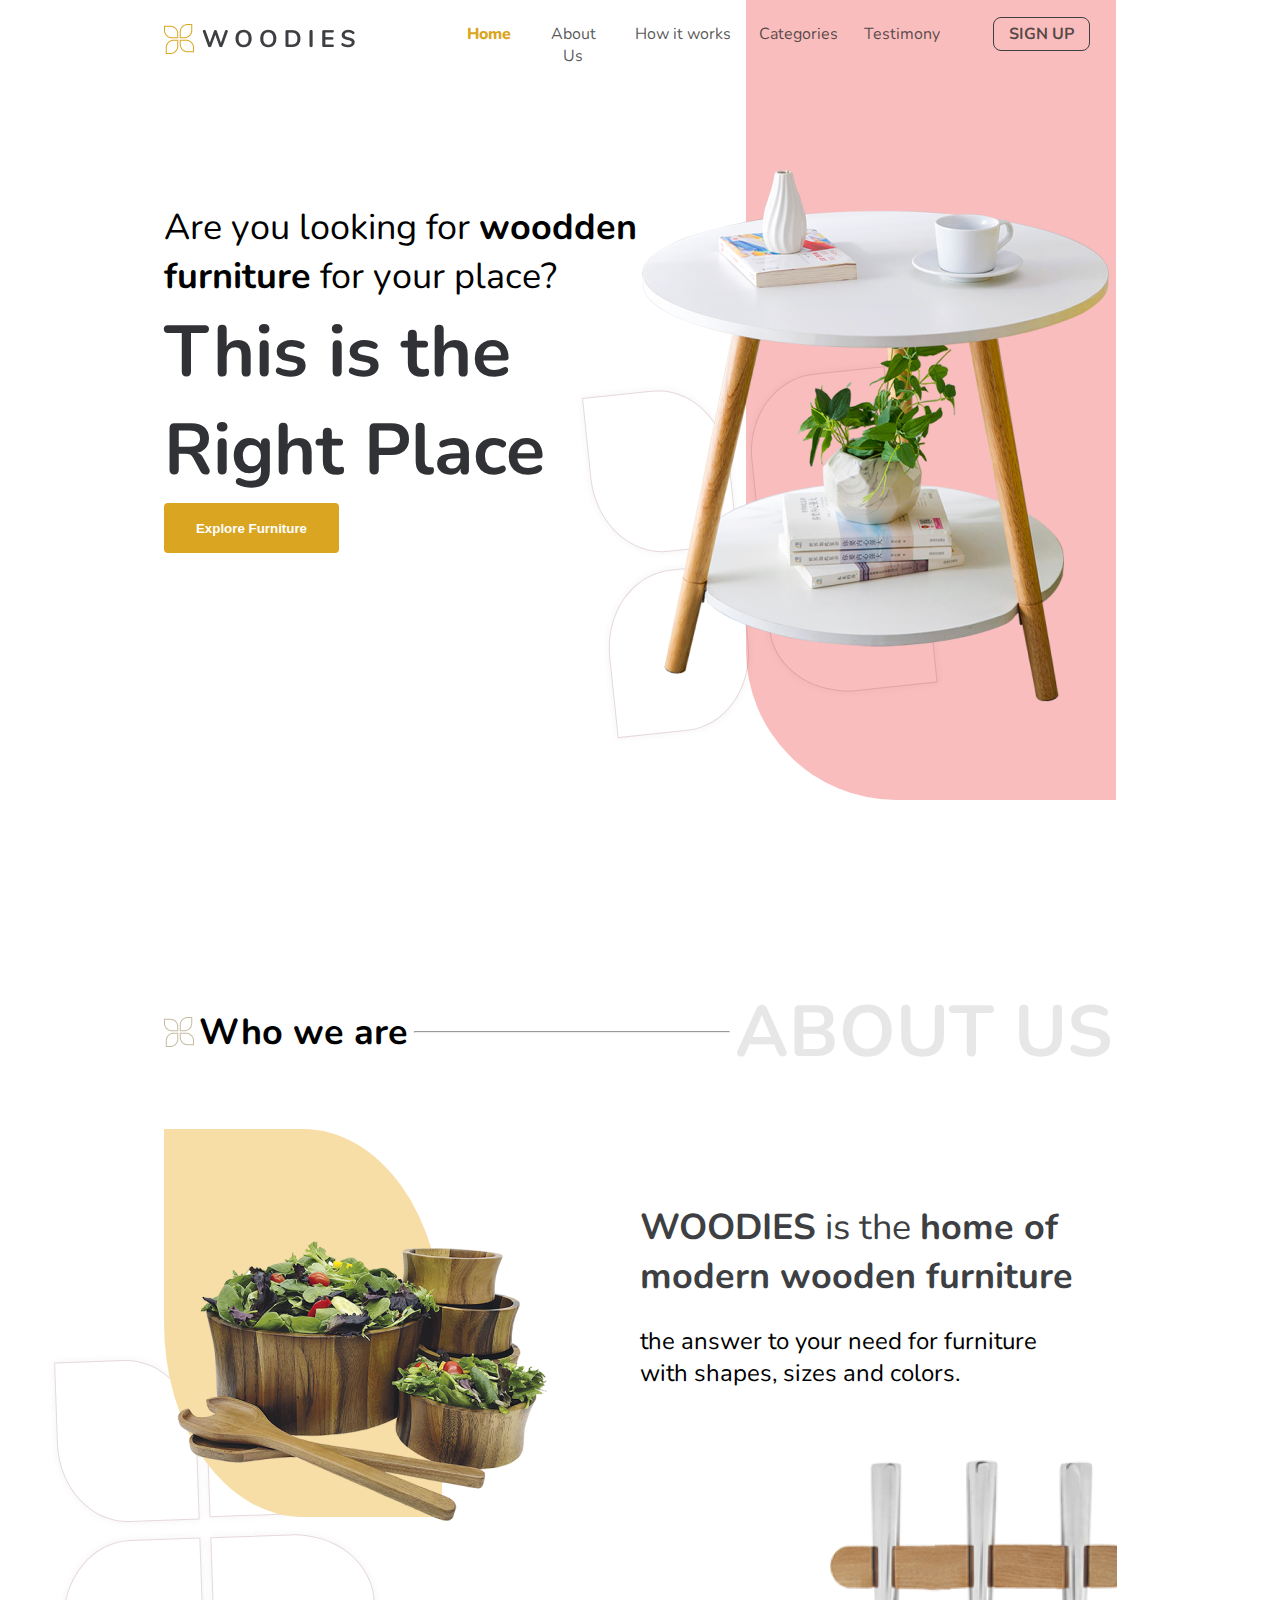
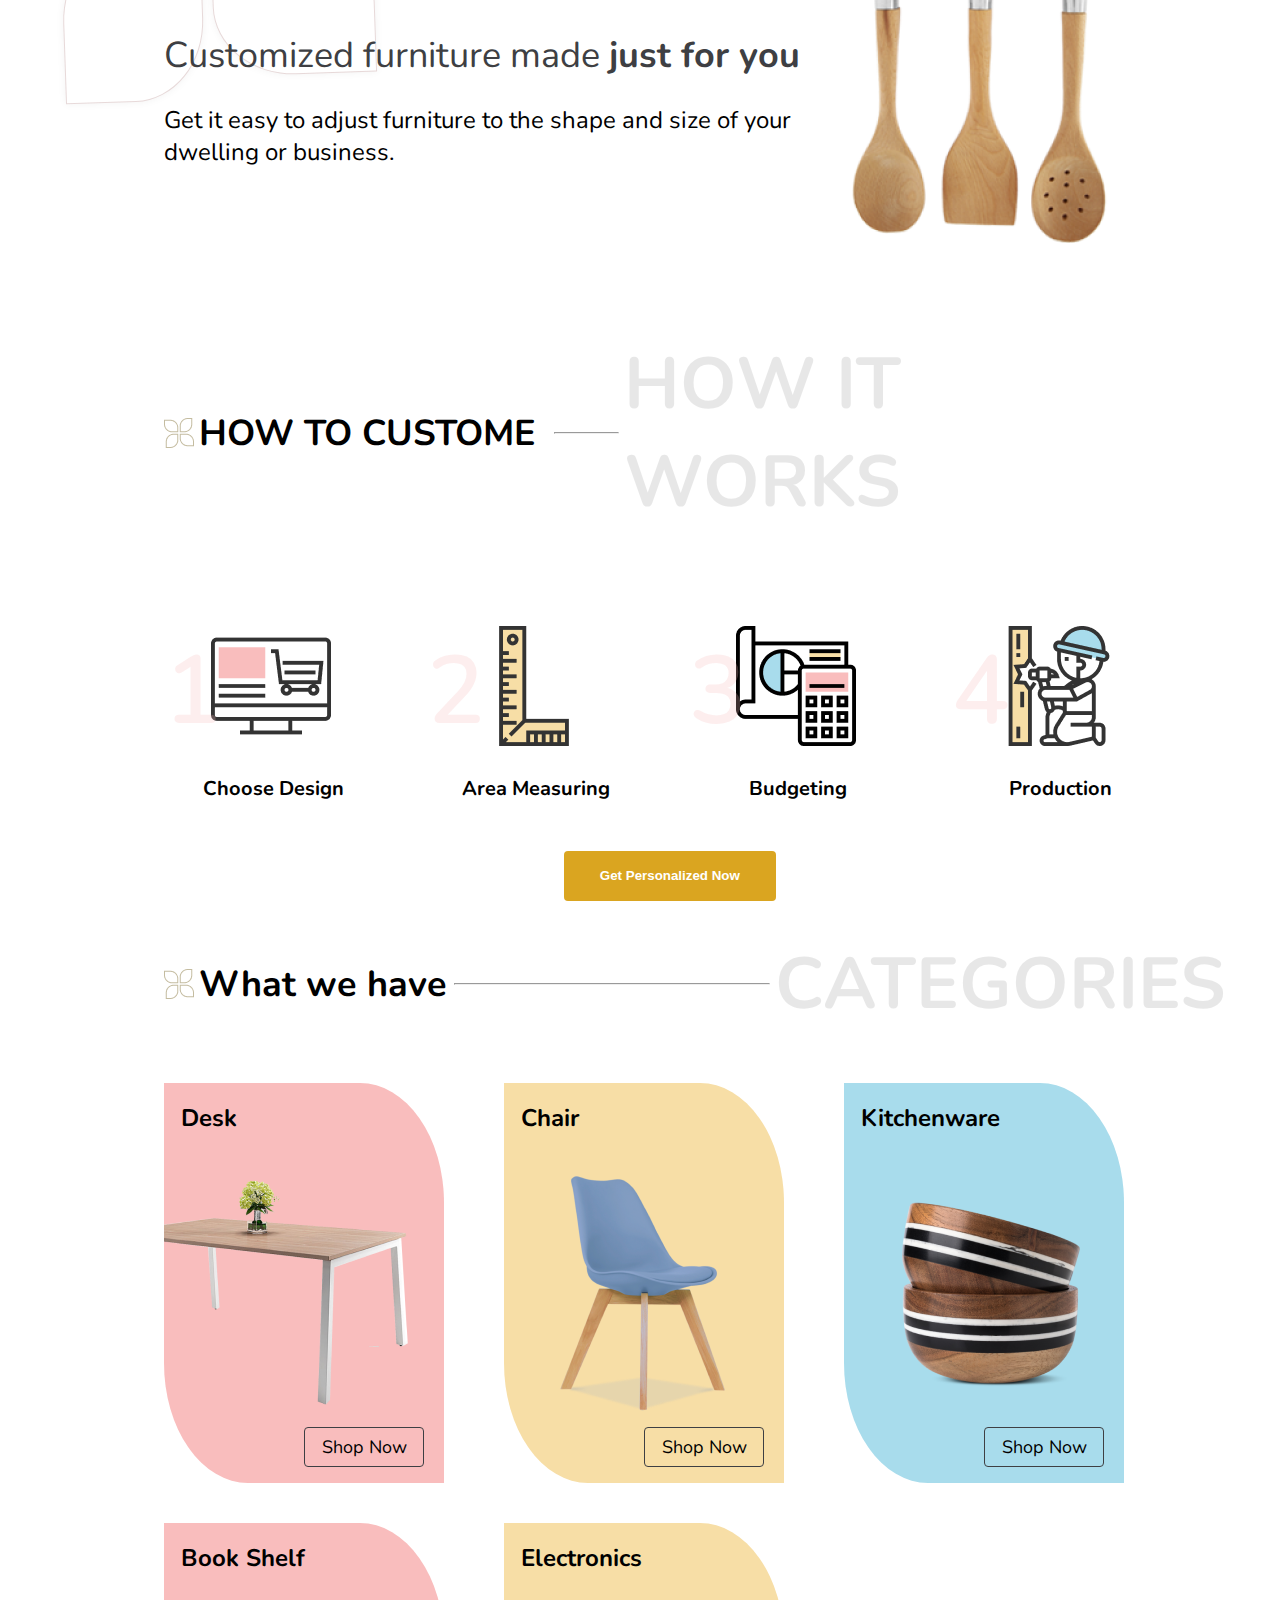
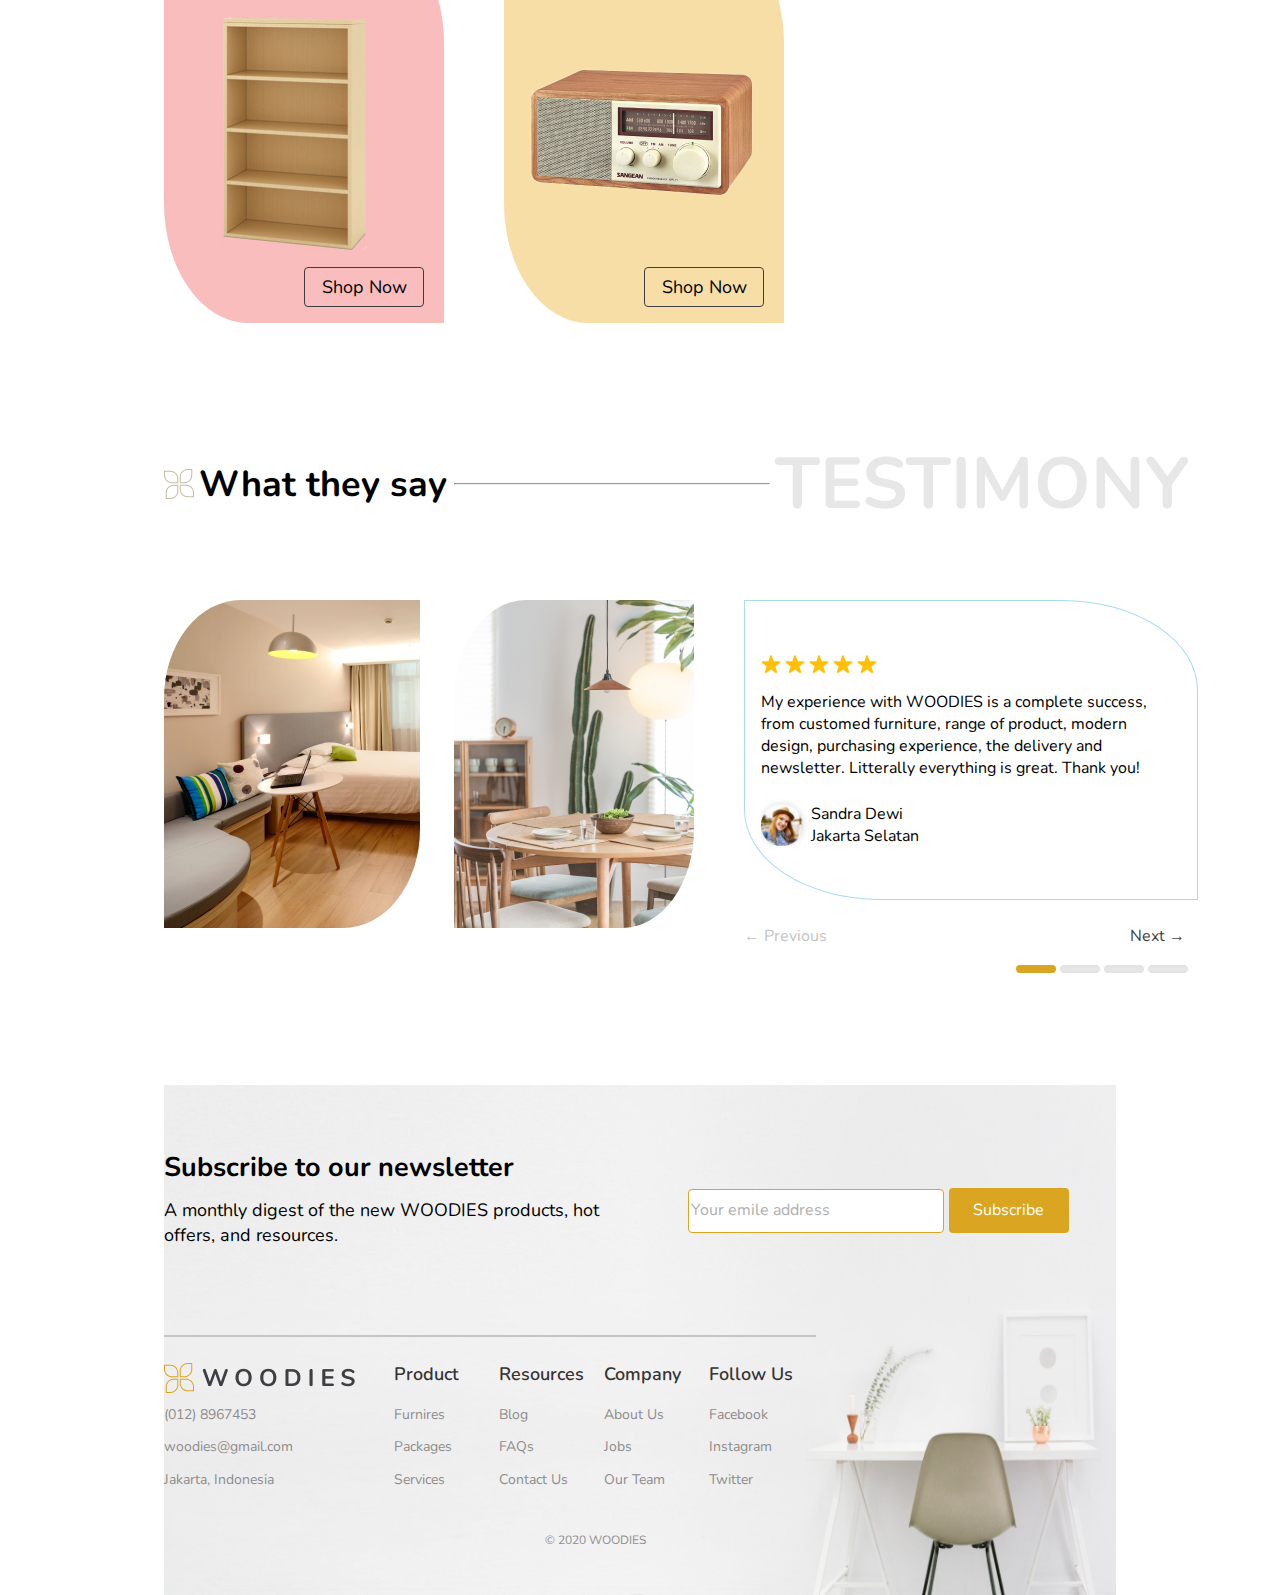
==== commit 8ee04d14: "footer 30min" ====
--- a/index.html
+++ b/index.html
@@ -67,12 +67,12 @@
             </div>
             <img src="assets/img/spoon.png" alt="" id="spoon">
         </article>
-        <!-- <div class="about-section-flower">
+        <div class="about-section-flower">
             <div class="left-top-radius-and-size shadow-and-color"></div>
             <div class="right-top-radius-and-size shadow-and-color"></div>
             <div class="left-bottom-radius-and-size shadow-and-color"></div>
             <div class="right-bottom-radius-and-size shadow-and-color"></div>
-        </div> -->
+        </div>
     </section>
 
     <section id="how-it-works">
@@ -111,7 +111,6 @@
             <button id="hiw-button">Get Personalized Now</button>
         </div>
     </section>
-
     <section id="categories">
         <div class="catigories-section-title">
             <img src="assets/img/flower_small.png" alt="">
@@ -150,8 +149,6 @@
             </div>
         </div>
     </section>
-
-
     <section id="testimony">
         <div class="testimony-section-title">
             <img src="assets/img/flower_small.png" alt="">
@@ -208,8 +205,6 @@
                 </div>
              </div>
     </section>
-
-
     <footer>
         <div id="main-background-img">
             <img src="/assets/img/pexels-photo1.png" style="width: 100%;
@@ -227,10 +222,40 @@
                     A monthly digest of the new WOODIES products, hot offers, and resources.
                 </p>
             </div>
-
-            <div>
-
-            </div>
+            <div id="submit">
+                <input type="text" placeholder="Your emile address">
+                <input type="submit" value="Subscribe">
+            </div>
+        </div>
+
+        <div id="line"></div>
+
+        <div id="information">
+            <img src="/assets/img/logo.png" alt="">
+            <h2>Product</h2>
+            <h2>Resources</h2>
+            <h2>Company</h2>
+            <h2>Follow Us</h2>
+            <p>(012) 8967453</p>
+            <p>Furnires</p>
+            <p>Blog</p>
+            <p>About Us</p>
+            <p>Facebook</p>
+            <p>woodies@gmail.com</p>
+            <p>Packages</p>
+            <p>FAQs</p>
+            <p>Jobs</p>
+            <p>Instagram</p>
+            <p>Jakarta, Indonesia</p>
+            <p>Services</p>
+            <p>Contact Us</p>
+            <p>Our Team</p>
+            <p>Twitter</p>
+        </div>
+        <div id="copy">
+            <p>
+                &copy; 2020 WOODIES
+            </p>
         </div>
     </footer>
 
--- a/assets/css/main.css
+++ b/assets/css/main.css
@@ -112,7 +112,7 @@
     height: 400px;
     height: 400px;
     position: absolute;
-    top: 13%;
+    top: 8%;
     right: 20%;
     transform: rotate(-6deg);
     z-index: -1;
@@ -157,7 +157,6 @@
     width: 162px;
 }
 
-
 section#main img{
     margin-left: -80px;
     margin-top: -50px;
@@ -168,9 +167,8 @@
 section#about{
     padding-top: 5em;
     border: none;
-    min-height: 1152px;
-}
-
+    min-height: 952px;
+}
 
 section#about .section-title {
     display: grid;
@@ -213,7 +211,7 @@
     height: 400px;
     height: 400px;
     position: absolute;
-    bottom: 39%;
+    bottom: 63%;
     right: 78%;
     transform: rotate(-2deg);
     z-index: -2;
@@ -246,6 +244,10 @@
 section#about article div.about-section-info p{
     font-size: 24px;
     font-weight: normal;
+}
+
+section#about article img#spoon{
+    margin-top: -60%;
 }
 
 /* **How it works** */
@@ -500,6 +502,7 @@
     background-color: #DAA520;
 }
 
+
 #main-background-img{
     display: grid;
     grid-template-columns: 1fr 1fr;
@@ -510,4 +513,103 @@
     position: relative;
     display: grid;
     grid-template-columns: 1fr 1fr;
-}+    grid-template-rows: 250px;
+    align-items: center;
+    font-family: Nunito;
+    font-style: normal;
+    font-size: 18px;
+    line-height: 25px;
+    color: #000000;
+}
+
+#submit{
+    margin-left: 10%;
+}
+
+#submit input:nth-child(1){
+    height: 40px;
+    width: 250px;
+    border: 1px solid #DAA520;
+    border-radius: 4px;
+}
+
+::placeholder{
+    font-family: Nunito;
+    font-style: normal;
+    font-weight: normal;
+    font-size: 16px;
+    line-height: 22px;
+    color: #AFAFAF;
+}
+
+#submit input:nth-child(2){
+    height: 45px;
+    width: 120px;
+    background: #DAA520;
+    border-radius: 4px;
+    border: none;
+    color: #fff; 
+    font-family: Nunito;
+    font-size: 16px;
+    text-align: center;
+}
+
+#submit input:focus{
+    outline: none;
+}
+
+#line{
+    position: relative;
+    width: 650px;
+    border: 1px solid #C4C4C4;
+}
+
+#information{
+    position: relative;
+    margin-top: 25px;
+    width: 650px;
+    height: 140px;
+    display: grid;
+    grid-template-columns: 230px repeat(4, 1fr);
+    grid-template-rows: repeat(4, 1fr);
+}
+
+footer div#information img{
+    margin-bottom: 10px;
+}
+
+footer div#information h2{
+    font-family: Nunito;
+    font-style: normal;
+    font-weight: 600;
+    font-size: 18px;
+    line-height: 25px;
+    color: #333333;
+}
+
+footer div#information p{
+    padding: 0;
+    margin: 0;
+    font-family: Nunito;
+    font-style: normal;
+    font-weight: normal;
+    font-size: 14px;
+    line-height: 19px;
+    color: #8D8D8D;
+}
+
+footer div#information p:hover{
+    cursor: pointer;
+    color: rgb(231, 183, 26);
+}
+
+footer div#copy p{
+    position: relative;
+    margin-top: 30px;
+    padding-left: 40%;
+    font-family: Nunito;
+    font-style: normal;
+    font-size: 12px;
+    line-height: 16px;
+    color: #8D8D8D;
+} 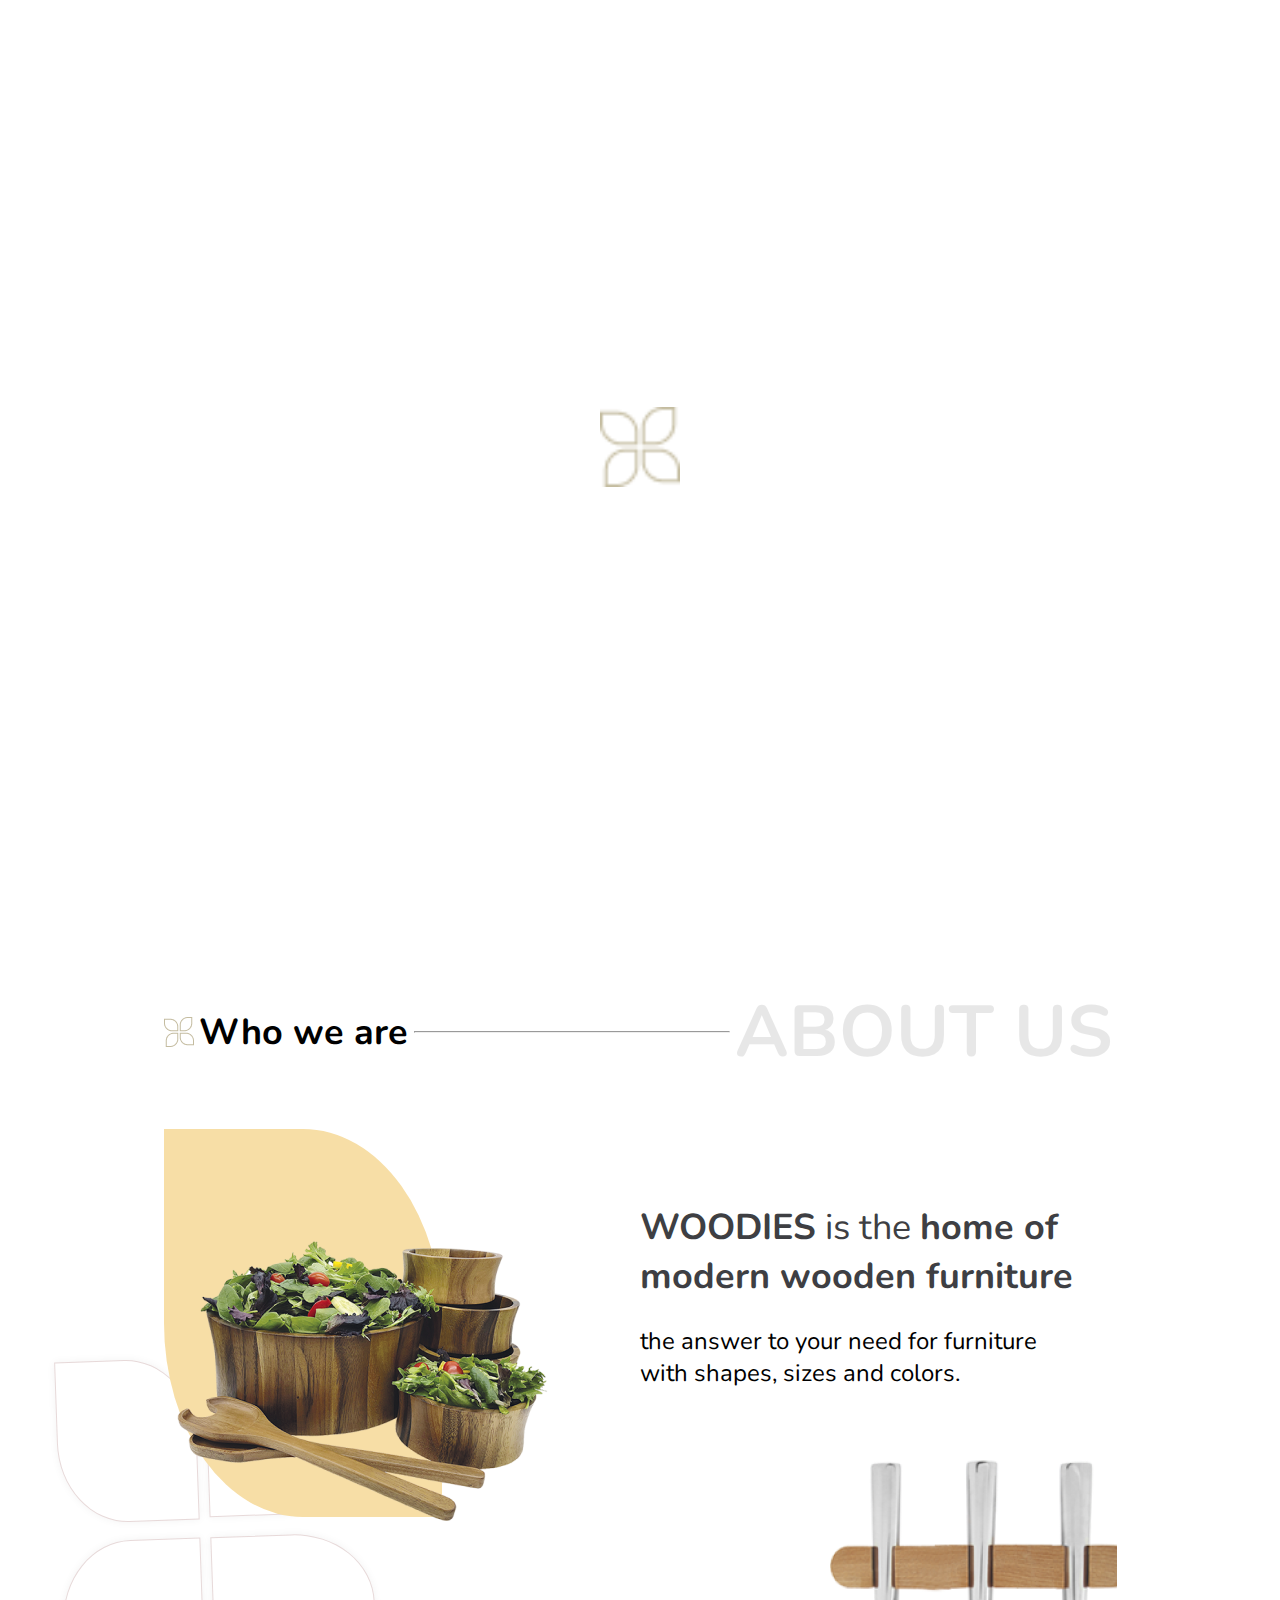
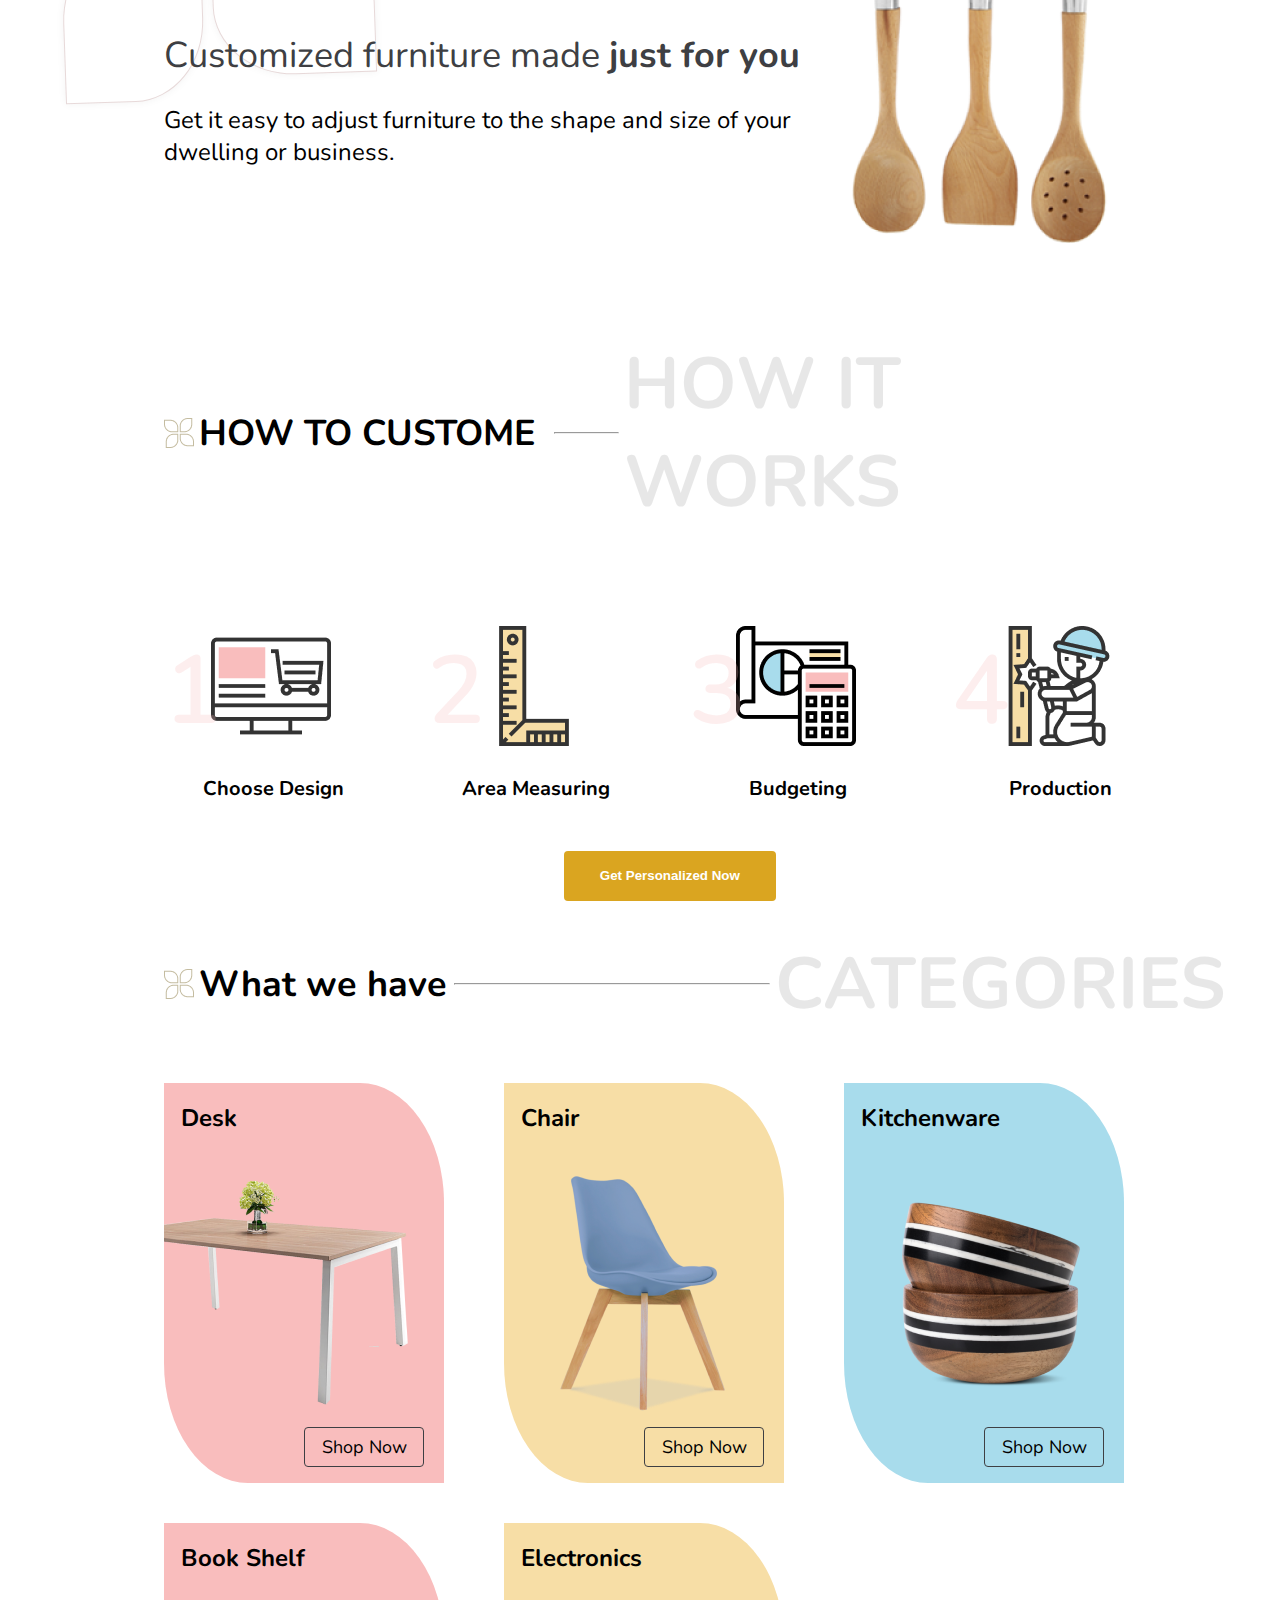
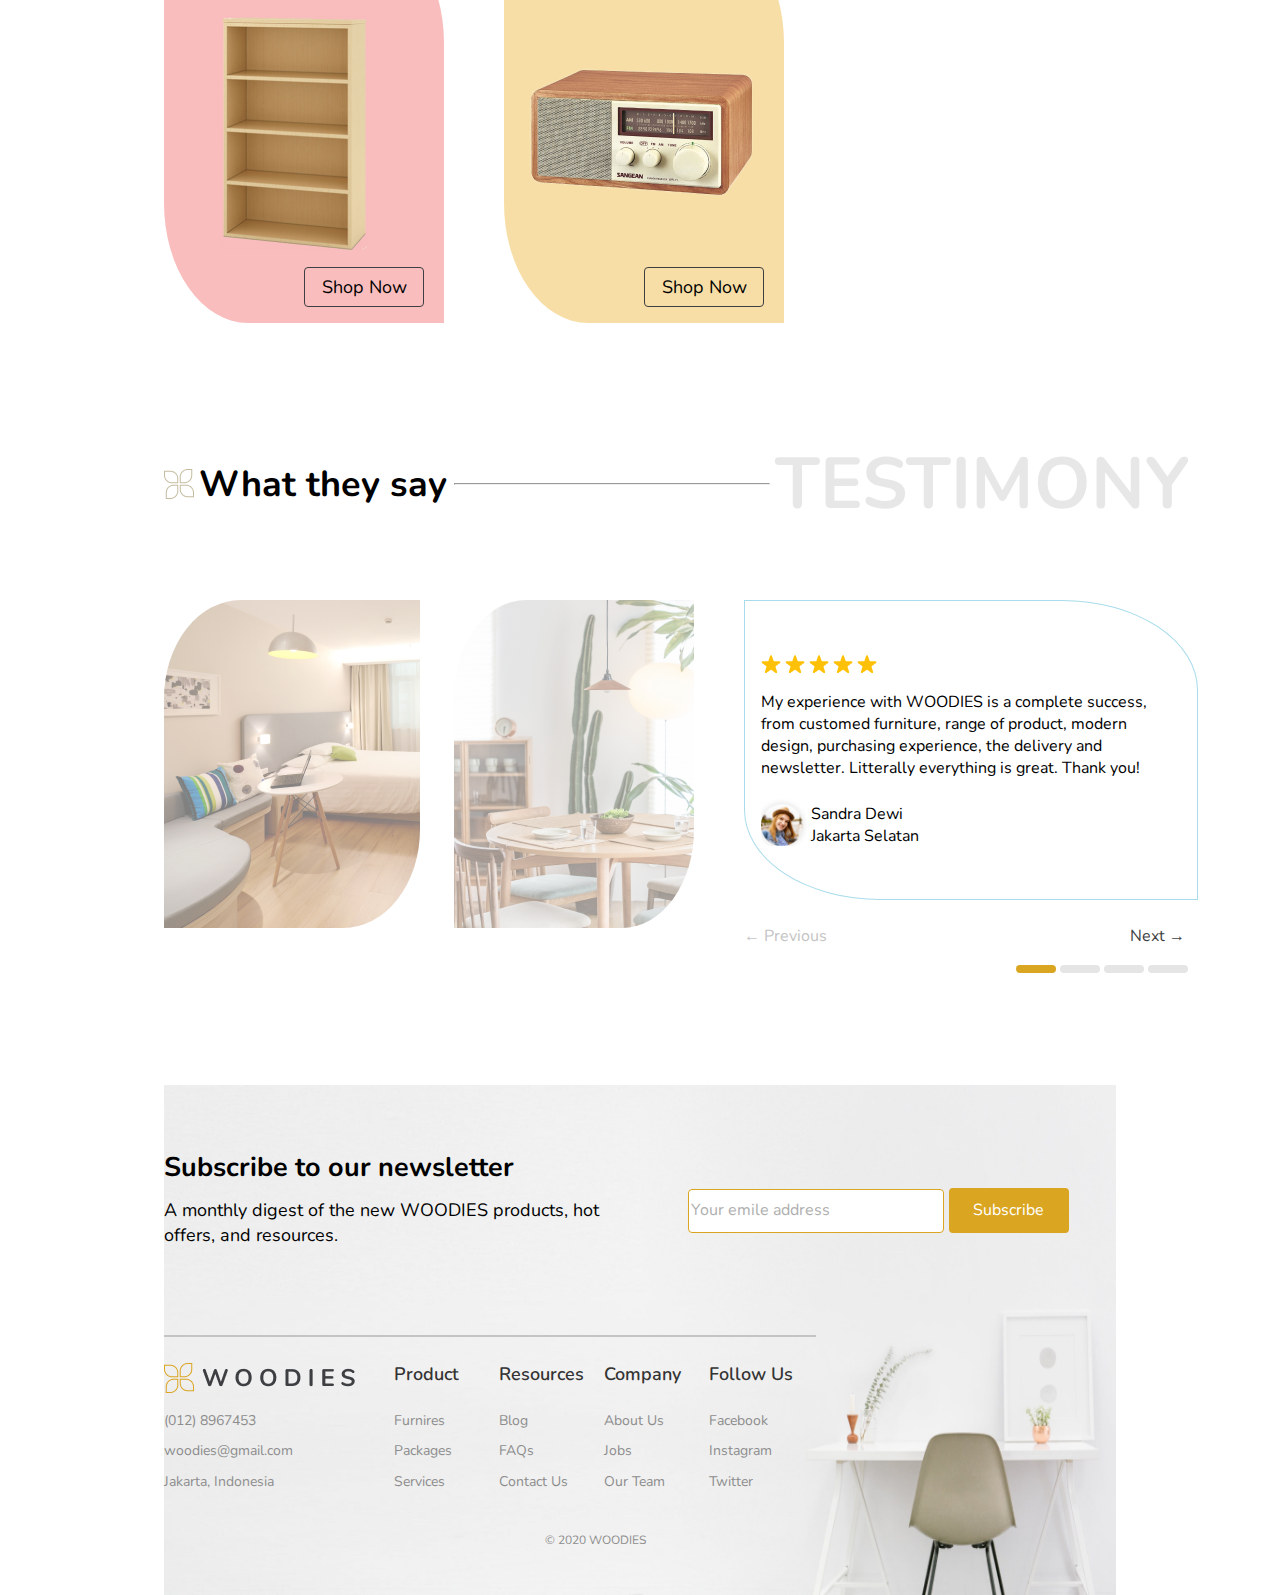
==== commit 64460ba8: "last section 30min + some elements 30min" ====
--- a/index.html
+++ b/index.html
@@ -1,25 +1,31 @@
 <!DOCTYPE html>
-<html lang="en">
+<html lang="ru">
 <head>
     <meta charset="UTF-8">
     <meta name="viewport" content="width=device-width, initial-scale=1.0">
     <title>Document</title>
     <link rel="preconnect" href="https://fonts.gstatic.com">
     <link href="https://fonts.googleapis.com/css2?family=Nunito&display=swap" rel="stylesheet">
+    <link rel="stylesheet" href="assets/css/preloader.css">
     <link rel="stylesheet" href="assets/css/main.css">
 </head>
 <body>
+    <div id="page_preloader" class="preloader">
+        <div class="loader">
+            <img src="assets/img/flower_small.png" alt="">
+        </div>
+    </div>
     <div id="page-background"></div>
     <header>
-        <img src="assets/img/logo.png">
+        <a href="index.html" name=" top"><img src="assets/img/logo.png"></a>
         <nav>
             <ul>
                 <li><a href="" class="active">Home</a></li>
-                <li><a href="">About Us</a></li>
-                <li><a href="">How it works</a></li>
-                <li><a href="">Categories</a></li>
-                <li><a href="">Testimony</a></li>
-                <li><a href="" class="sign-up">sign up</a></li>
+                <li><a href="#about">About Us</a></li>
+                <li><a href="#how-it-work">How it works</a></li>
+                <li><a href="#categories">Categories</a></li>
+                <li><a href="#testimony">Testimony</a></li>
+                <li><a href="" class="sign-up" id="sign-up-btn">sign up</a></li>
             </ul>
         </nav>
     </header>
@@ -73,9 +79,11 @@
             <div class="left-bottom-radius-and-size shadow-and-color"></div>
             <div class="right-bottom-radius-and-size shadow-and-color"></div>
         </div>
+        <a name="#about"></a>
     </section>
 
     <section id="how-it-works">
+        <a name="how-it-work"></a>
         <div class="hiw-section-title">
             <img src="assets/img/flower_small.png" alt="">
             <div class="f-size-weight">How to custome</div>
@@ -84,26 +92,25 @@
             </div>
             <h2 class="h2-style">How it works</h2>
         </div>
-
         <div id="img-group">
             <div id="first-group">
                 <h2>1</h2>
-                <img src="/assets/img/hiw/shop.png" alt="">
+                <img src="assets/img/hiw/shop.png" alt="">
                 <p>Choose Design</p>
             </div>
             <div id="second-group">
                 <h2>2</h2>
-                <img src="/assets/img/hiw/ruler.png" alt="">
+                <img src="assets/img/hiw/ruler.png" alt="">
                 <p>Area Measuring</p>
             </div>
             <div id="third-group">
                 <h2>3</h2>
-                <img src="/assets/img/hiw/cost.png" alt="">
+                <img src="assets/img/hiw/cost.png" alt="">
                 <p>Budgeting</p>
             </div>
             <div id="fourth-group">
                 <h2>4</h2>
-                <img src="/assets/img/hiw/carpenter.png" alt="">
+                <img src="assets/img/hiw/carpenter.png" alt="">
                 <p>Production</p>
             </div>
         </div>
@@ -124,30 +131,31 @@
         <div id="products">
             <div class="product-main-style">
                 <h2>Desk</h2>
-                <img src="/assets/img/desk.png" alt="">
+                <img src="assets/img/desk.png" alt="">
                 <button class="product-button">Shop Now</button>
             </div>
             <div class="product-main-style yellow-product">
                 <h2>Chair</h2>
-                <img src="/assets/img/chair.png" class="align-img-center">
+                <img src="assets/img/chair.png" class="align-img-center">
                 <button class="product-button">Shop Now</button>
             </div>
             <div class="product-main-style light-blue-product">
                 <h2>Kitchenware</h2>
-                <img src="/assets/img/kitchenware.png" class="align-img-center">
+                <img src="assets/img/kitchenware.png" class="align-img-center">
                 <button class="product-button">Shop Now</button>
             </div>
             <div class="product-main-style">
                 <h2>Book Shelf</h2>
-                <img src="/assets/img/book_shelf.png" class="align-img-center">
+                <img src="assets/img/book_shelf.png" class="align-img-center">
                 <button class="product-button">Shop Now</button>
             </div>
             <div class="product-main-style yellow-product">
                 <h2>Electronics</h2>
-                <img src="/assets/img/vintage_radio.png" style="margin-left: 7%;">
-                <button class="product-button">Shop Now</button>
-            </div>
-        </div>
+                <img src="assets/img/vintage_radio.png" style="margin-left: 7%;">
+                <button class="product-button">Shop Now</button>
+            </div>
+        </div>
+        <a name="categories"></a>
     </section>
     <section id="testimony">
         <div class="testimony-section-title">
@@ -160,21 +168,21 @@
         </div>
 
         <div id="all-info-testimony">
-            <div>
-                <img src="/assets/img/apartment.png" alt="">
-            </div>
-            <div>
-                <img src="/assets/img/breakfast.png" alt="">
+            <div id="photo-testimony">
+                <img src="assets/img/apartment.png" alt="">
+            </div>
+            <div id="photo-testimony">
+                <img src="assets/img/breakfast.png" alt="">
             </div>
 
             <div id="all-comment-element">
                 <div id="comment">
                     <div id="star">
-                        <img src="/assets/img/star.png" alt="">
-                        <img src="/assets/img/star.png" alt="">
-                        <img src="/assets/img/star.png" alt="">
-                        <img src="/assets/img/star.png" alt="">
-                        <img src="/assets/img/star.png" alt="">
+                        <img src="assets/img/star.png" alt="">
+                        <img src="assets/img/star.png" alt="">
+                        <img src="assets/img/star.png" alt="">
+                        <img src="assets/img/star.png" alt="">
+                        <img src="assets/img/star.png" alt="">
                     </div>
 
                         <div id="comment-text">
@@ -182,7 +190,7 @@
                         </div>
 
                         <div id="comment-author">
-                            <img src="/assets/img/photo.png" alt="">
+                            <img src="assets/img/photo.png" alt="">
                             <p>Sandra Dewi <br> Jakarta Selatan</p>
                         </div>
                     </div>
@@ -204,12 +212,13 @@
                     </div>
                 </div>
              </div>
+             <a name="testimony"></a>
     </section>
     <footer>
         <div id="main-background-img">
-            <img src="/assets/img/pexels-photo1.png" style="width: 100%;
+            <img src="assets/img/pexels-photo1.png" style="width: 100%;
             height: 510px;">
-            <img src="/assets/img/pexels-photo2.png" style="width: 100%;
+            <img src="assets/img/pexels-photo2.png" style="width: 100%;
             height: 510px;">
         </div>
 
@@ -231,7 +240,7 @@
         <div id="line"></div>
 
         <div id="information">
-            <img src="/assets/img/logo.png" alt="">
+            <a href="index.html"><img src="assets/img/logo.png" alt=""></a>
             <h2>Product</h2>
             <h2>Resources</h2>
             <h2>Company</h2>
@@ -259,6 +268,11 @@
         </div>
     </footer>
 
-
+    <div id="yakori">
+        <a href="#top">&uarr;</a>
+    </div>
+
+    <script src="assets/js/prelaoder.js"></script>
+    <script src="assets/js/shadow.js"></script>
 </body>
 </html>--- a/assets/css/preloader.css
+++ b/assets/css/preloader.css
@@ -0,0 +1,39 @@
+.preloader{
+    position: fixed;
+    left: 0;
+    top: 0;
+    width: 100%;
+    height: 100%;
+    background: #fff;
+    z-index:2;
+    transition: 1s all;
+    opacity: 1;
+    visibility: visible;
+}
+
+.loader{
+    position: absolute;
+    left: 50%;
+    top: 50%;
+    transform: translate(-50%, -50%);
+    animation: 1s anim infinite linear;
+}
+
+.loader img{
+    height: 80px;
+    width: 80px;
+}
+
+.done{
+    opacity: 0;
+    visibility: hidden;
+} 
+
+@keyframes anim {
+    0%{
+        transform: rotate(0deg);
+    }
+    100%{
+        transform: rotate(360deg);
+    }
+}--- a/assets/css/main.css
+++ b/assets/css/main.css
@@ -51,6 +51,10 @@
     text-decoration: none;
 }
 
+header nav ul li a:hover{
+    color: #DAA520;
+}
+
 header nav ul li a.active{
     font-weight: 800;
     color: #DAA520;
@@ -62,6 +66,11 @@
     border: 1px solid #3E3F43;
     border-radius: 8px;
     padding: 5px 15px;
+}
+
+header nav ul li a#sign-up-btn:hover{
+    background-color: #DAA520;
+    color: #FFF;
 }
 
 section#main{
@@ -272,10 +281,16 @@
     margin-top: 10%;
     width: 1050px;
     height: 177px;
+    user-select: none;  
 }
 
 #img-group img{
     padding-left: 18%;
+}
+
+#img-group img:hover{
+    opacity: 0.6;
+    transform: scale(0.9);
 }
 
 #img-group h2{
@@ -315,6 +330,10 @@
     left: 42%;
 }
 
+#hiw-button:hover{
+    opacity: 0.7;
+}
+
 /* **Categories** */
 
 section#categories{
@@ -347,6 +366,10 @@
     grid-template-columns: auto;
     grid-template-rows: 70px auto 50px;
     align-items: center;
+}
+
+.product-main-style img:hover{
+    transform: rotate(8deg);
 }
 
 .product-main-style h2{
@@ -412,6 +435,14 @@
     column-gap: 50px;
 }
 
+section#testimony div#all-info-testimony div#photo-testimony img{
+    opacity: 0.5;
+}
+
+section#testimony div#all-info-testimony div#photo-testimony img:hover{
+    opacity: 1;
+}
+
 section#testimony div#all-info-testimony div img{
     border-top-left-radius: 30%;
     border-bottom-right-radius: 30%;
@@ -612,4 +643,28 @@
     font-size: 12px;
     line-height: 16px;
     color: #8D8D8D;
-} +} 
+
+#yakori{
+    position: fixed;
+    height: 50px;
+    width: 50px;
+    bottom: 0;
+    left: 90%;
+    background-color: #DAA520;
+    cursor: pointer;
+    opacity: 0.3;
+}
+
+#yakori a{
+    margin-left: 32%;
+    font-size: 36px;
+    user-select: none;
+    color: #000000;
+    text-decoration: none;
+}
+
+#yakori:hover{
+    padding-bottom: 10px;
+    opacity: 1;
+}